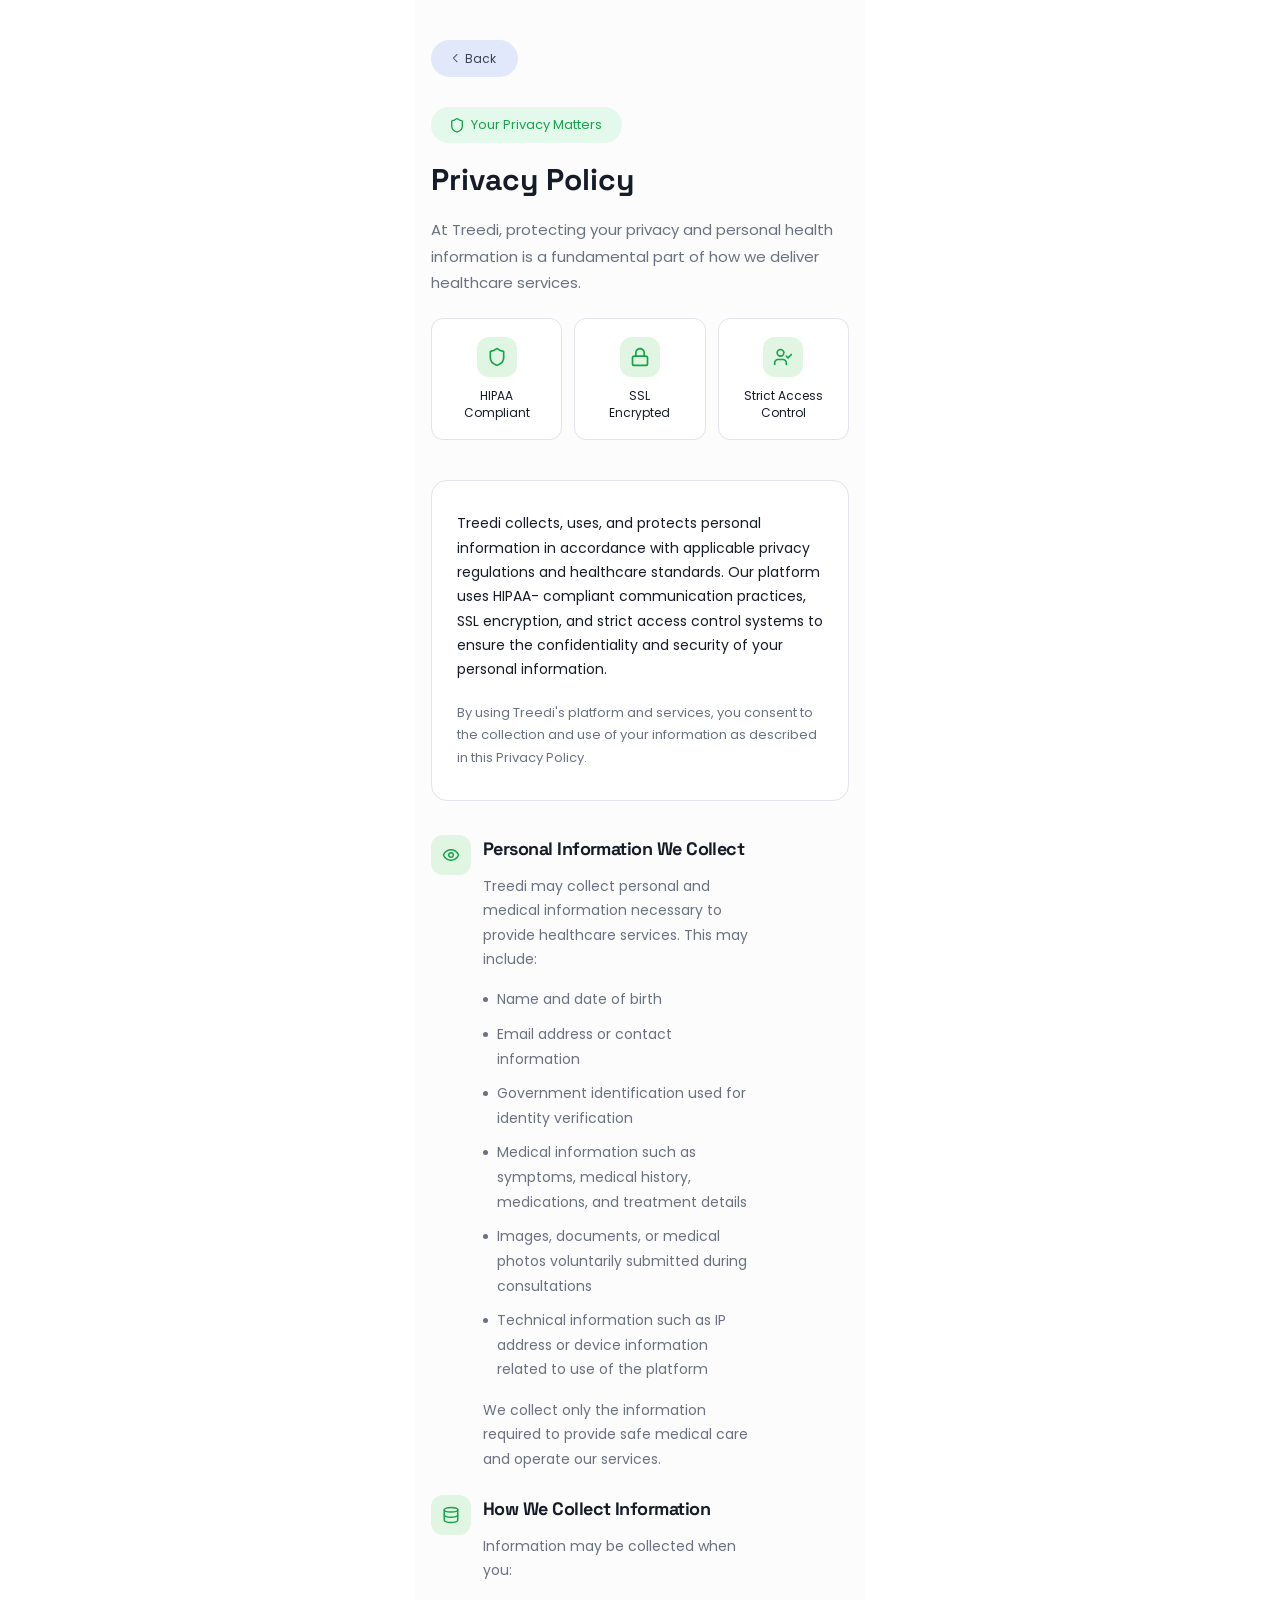
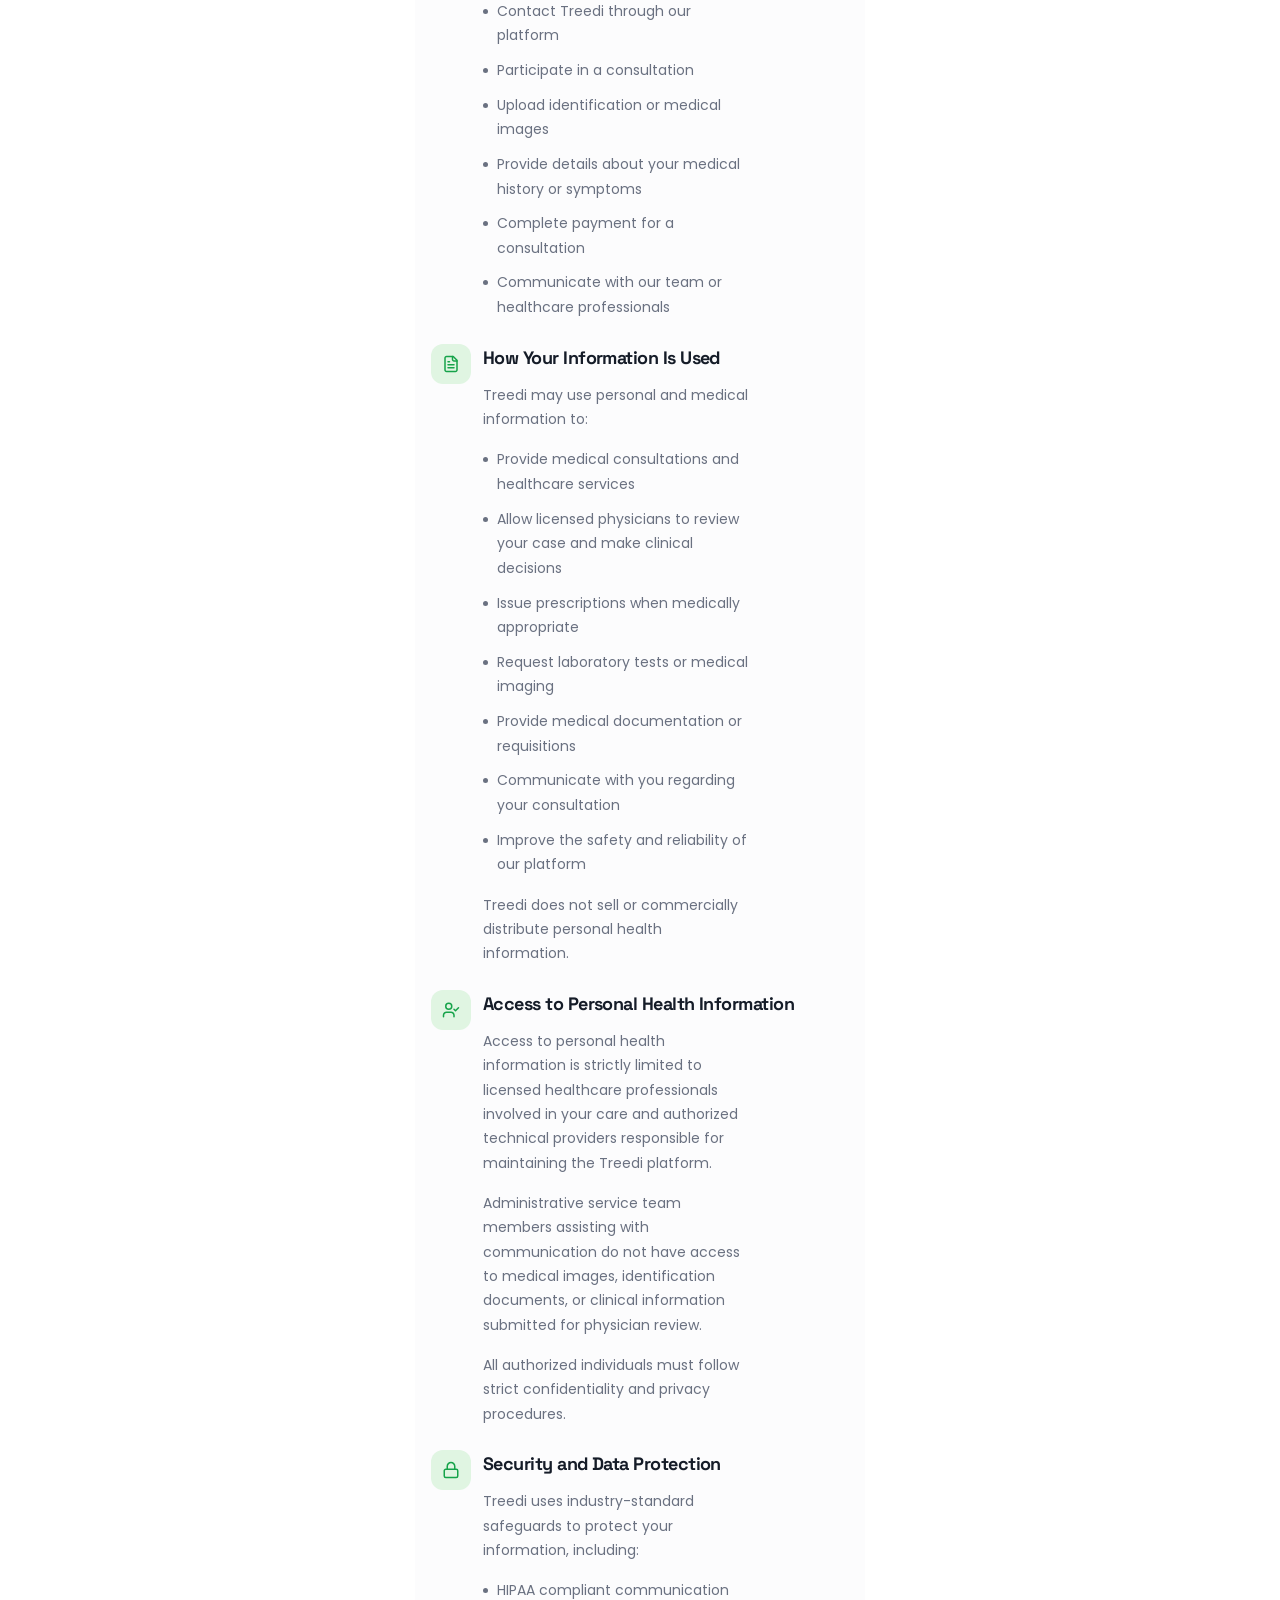
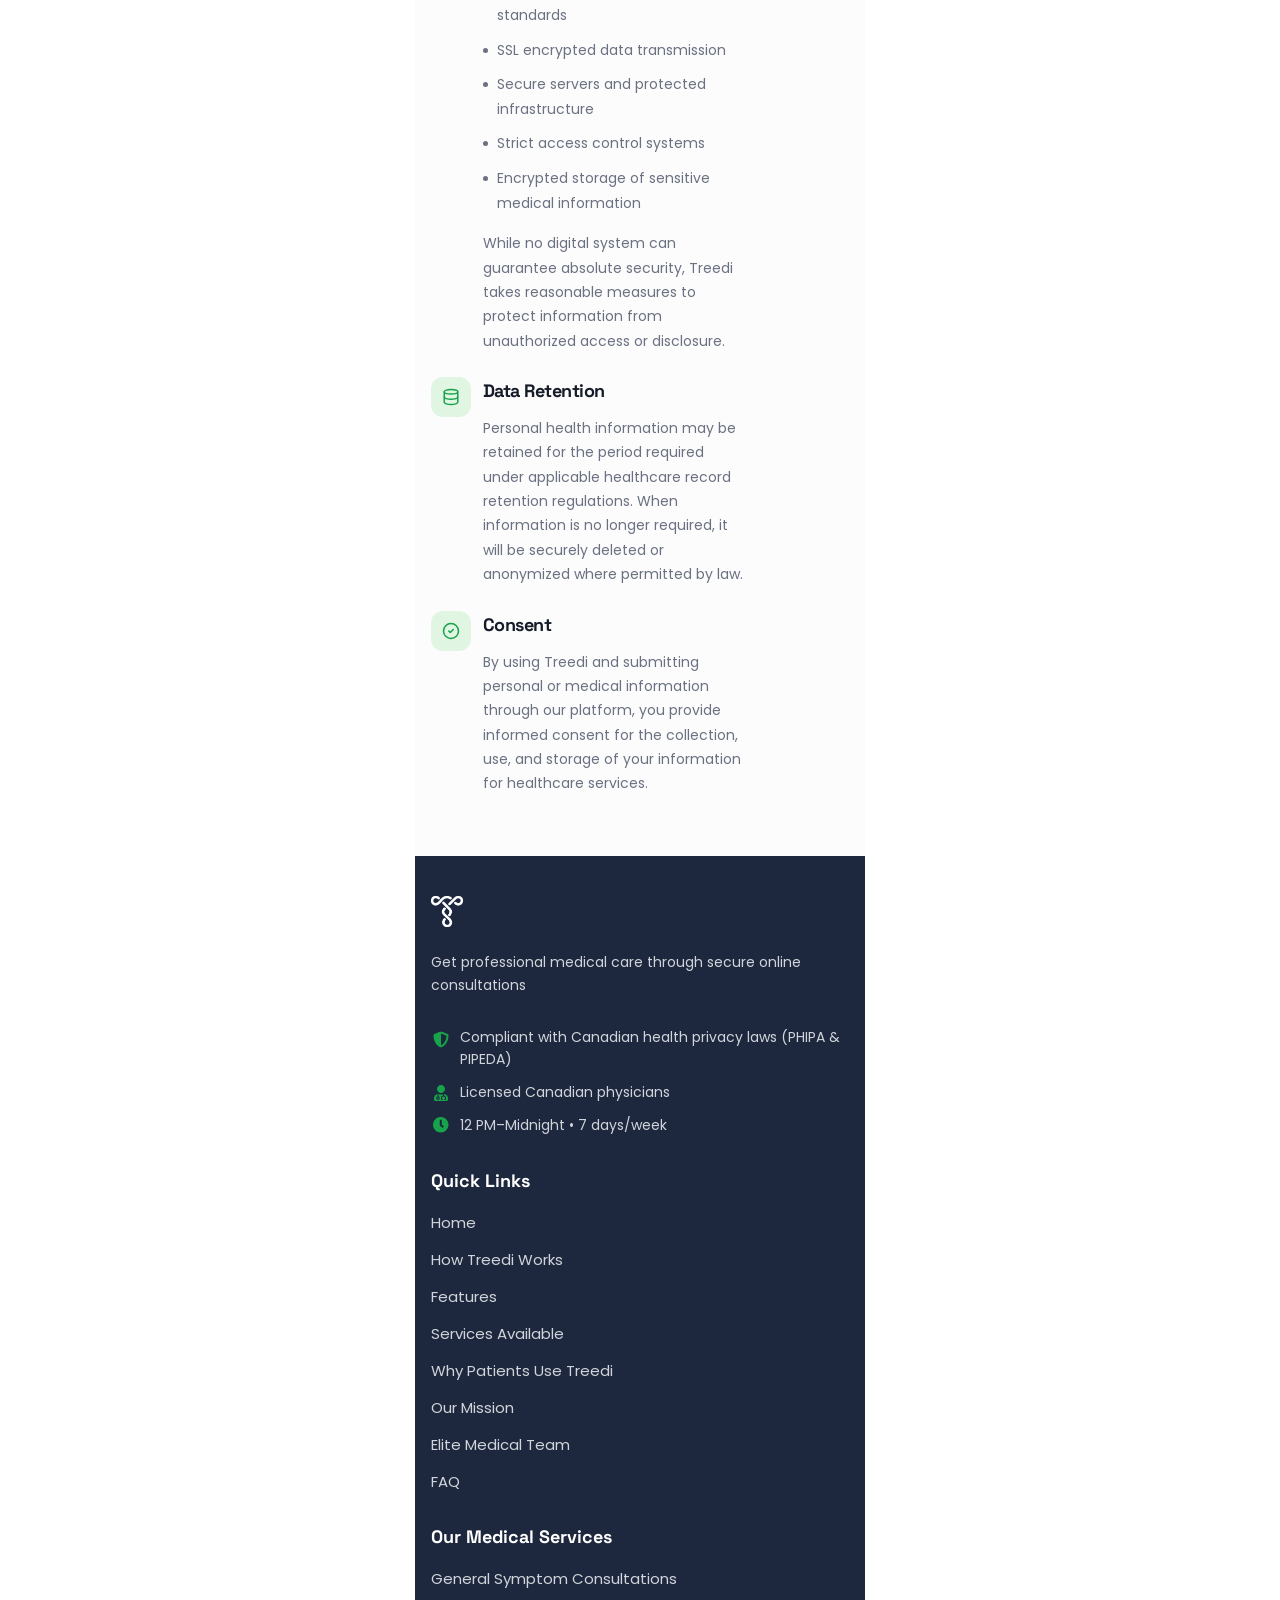
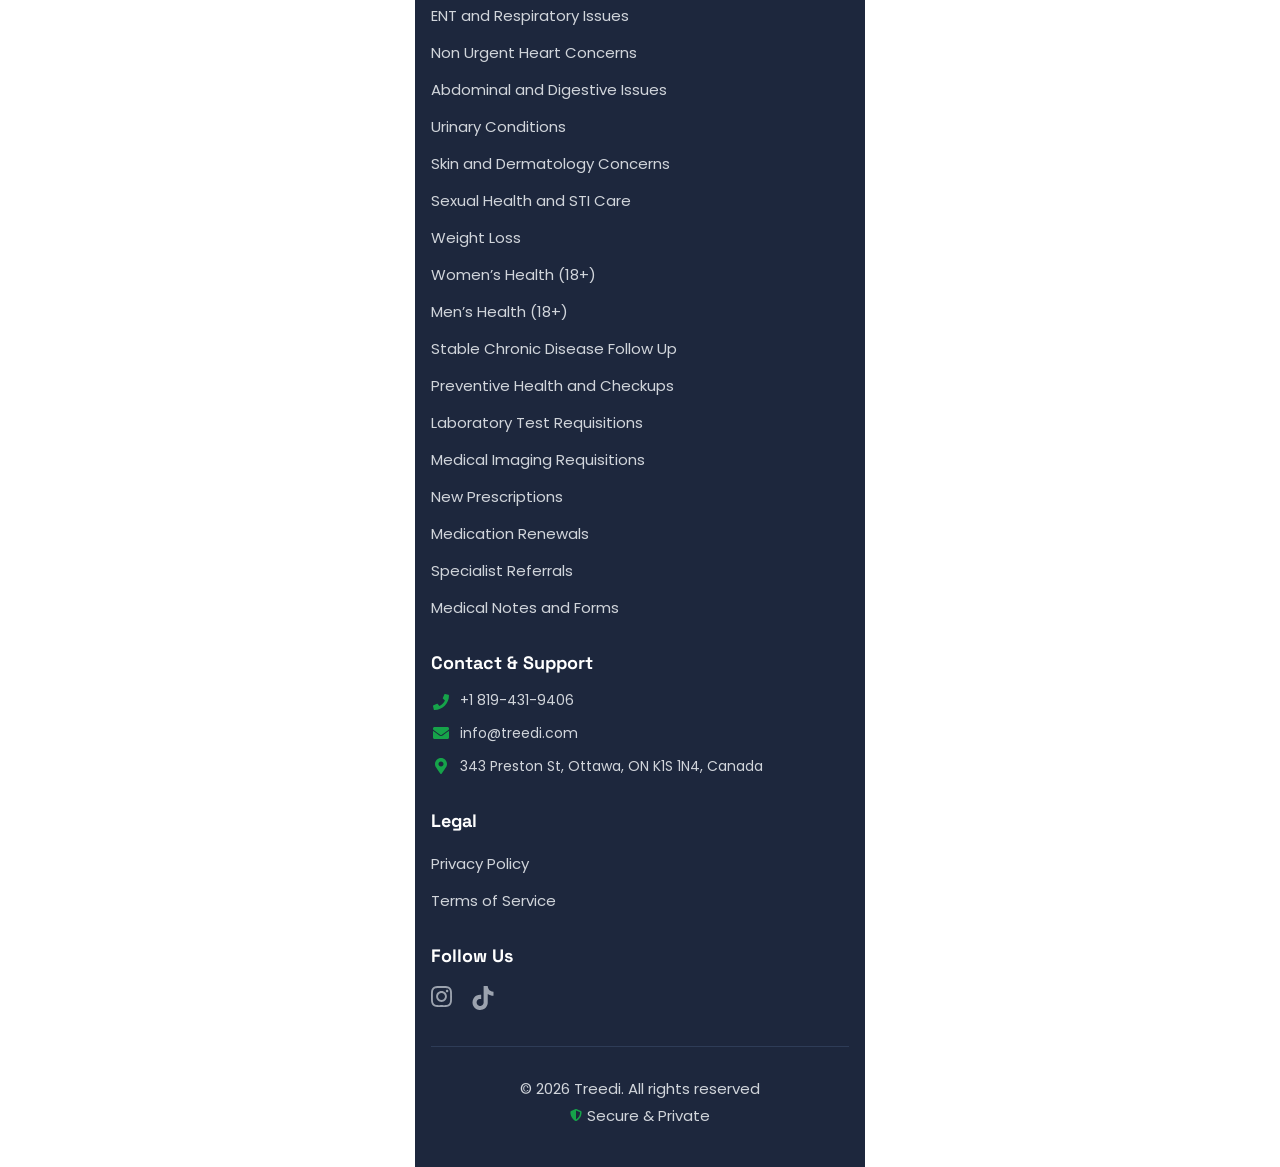
==== privacy-policy.html @ 0aa088f6 "Privacy Policy and Terms of Condition pages Added" ====
<!DOCTYPE html>
<html lang="en-US">
	<head>
		<!-- Meta setup -->
		<meta charset="UTF-8">
		<meta http-equiv="X-UA-Compatible" content="IE=edge">
		<meta name="viewport" content="width=device-width, initial-scale=1, shrink-to-fit=no">
		<meta name="keywords" content="">
		<meta name="decription" content="">
		<!-- Title -->
		<title>Privacy Policy</title>
		<!-- Fav Icon -->
		<link rel="icon" href="images/favicon.png">
		<!-- link font awesome -->
		<link rel="stylesheet" href="css/font-awesome.css">
		<!-- Main StyleSheet -->
		<link rel="stylesheet" href="style.css">	
		<!-- Responsive CSS -->
		<link rel="stylesheet" href="css/responsive.css">
	</head>
	<body>

		<main class="wrapper">

			<section class="policy-hero">
				<div class="container">
					<div class="policy-hero-back">
						<a href="index.html"><svg width="5" height="9" viewBox="0 0 5 9" fill="none" xmlns="http://www.w3.org/2000/svg"><path d="M4.39061 7.6099C4.42545 7.64474 4.45309 7.6861 4.47194 7.73162C4.4908 7.77714 4.5005 7.82594 4.5005 7.87521C4.5005 7.92448 4.4908 7.97327 4.47194 8.0188C4.45309 8.06432 4.42545 8.10568 4.39061 8.14052C4.35577 8.17536 4.3144 8.203 4.26888 8.22186C4.22336 8.24071 4.17457 8.25042 4.1253 8.25042C4.07602 8.25042 4.02723 8.24071 3.98171 8.22186C3.93619 8.203 3.89482 8.17536 3.85998 8.14052L0.109982 4.39052C0.0751162 4.35569 0.0474568 4.31434 0.0285852 4.26881C0.00971359 4.22329 0 4.17449 0 4.12521C0 4.07593 0.00971359 4.02713 0.0285852 3.98161C0.0474568 3.93608 0.0751162 3.89472 0.109982 3.8599L3.85998 0.109896C3.93035 0.0395308 4.02578 -1.96161e-09 4.1253 0C4.22481 1.96161e-09 4.32024 0.0395308 4.39061 0.109896C4.46097 0.180261 4.5005 0.275697 4.5005 0.375208C4.5005 0.47472 4.46097 0.570156 4.39061 0.640521L0.905451 4.12521L4.39061 7.6099Z" fill="#374151" /></svg>Back</a>
					</div>
					<div class="policy-hero-matters">
						<svg width="12" height="15" viewBox="0 0 12 15" fill="none" xmlns="http://www.w3.org/2000/svg"><path d="M11.3333 8.0003C11.3333 11.3336 8.99996 13.0003 6.22663 13.967C6.0814 14.0162 5.92365 14.0138 5.77996 13.9603C2.99996 13.0003 0.666626 11.3336 0.666626 8.0003V3.33363C0.666626 3.15682 0.736864 2.98725 0.861888 2.86223C0.986913 2.7372 1.15648 2.66696 1.33329 2.66696C2.66663 2.66696 4.33329 1.86696 5.49329 0.85363C5.63453 0.732963 5.8142 0.666664 5.99996 0.666664C6.18572 0.666664 6.36539 0.732963 6.50663 0.85363C7.67329 1.87363 9.33329 2.66696 10.6666 2.66696C10.8434 2.66696 11.013 2.7372 11.138 2.86223C11.2631 2.98725 11.3333 3.15682 11.3333 3.33363V8.0003Z" stroke="#16A34A" stroke-width="1.33333" stroke-linecap="round" stroke-linejoin="round" /></svg><p>Your Privacy Matters</p>
					</div>
					<div class="policy-hero-content">
						<h2>Privacy Policy</h2>
						<p>At Treedi, protecting your privacy and personal health information is a fundamental part of how we deliver healthcare services.</p>
					</div>
					<div class="policy-hero-items">
						<div class="policy-hero-box">
							<div>
								<svg width="20" height="20" viewBox="0 0 20 20" fill="none" xmlns="http://www.w3.org/2000/svg"><path d="M16.6667 10.8333C16.6667 15 13.75 17.0833 10.2834 18.2917C10.1018 18.3532 9.90466 18.3502 9.72504 18.2833C6.25004 17.0833 3.33337 15 3.33337 10.8333V5C3.33337 4.77898 3.42117 4.56702 3.57745 4.41074C3.73373 4.25446 3.94569 4.16666 4.16671 4.16666C5.83337 4.16666 7.91671 3.16666 9.36671 1.9C9.54325 1.74916 9.76784 1.66629 10 1.66629C10.2322 1.66629 10.4568 1.74916 10.6334 1.9C12.0917 3.175 14.1667 4.16666 15.8334 4.16666C16.0544 4.16666 16.2663 4.25446 16.4226 4.41074C16.5789 4.56702 16.6667 4.77898 16.6667 5V10.8333Z" stroke="#16A34A" stroke-width="1.66667" stroke-linecap="round" stroke-linejoin="round" /></svg>
							</div>
							<p>HIPAA</p>
							<p>Compliant</p>
						</div>
						<div class="policy-hero-box">
							<div>
								<svg width="20" height="20" viewBox="0 0 20 20" fill="none" xmlns="http://www.w3.org/2000/svg"><path d="M15.8333 9.16666H4.16667C3.24619 9.16666 2.5 9.91285 2.5 10.8333V16.6667C2.5 17.5871 3.24619 18.3333 4.16667 18.3333H15.8333C16.7538 18.3333 17.5 17.5871 17.5 16.6667V10.8333C17.5 9.91285 16.7538 9.16666 15.8333 9.16666Z" stroke="#16A34A" stroke-width="1.66667" stroke-linecap="round" stroke-linejoin="round" /><path d="M5.83337 9.16666V5.83332C5.83337 4.72825 6.27236 3.66845 7.05376 2.88704C7.83516 2.10564 8.89497 1.66666 10 1.66666C11.1051 1.66666 12.1649 2.10564 12.9463 2.88704C13.7277 3.66845 14.1667 4.72825 14.1667 5.83332V9.16666" stroke="#16A34A" stroke-width="1.66667" stroke-linecap="round" stroke-linejoin="round" /></svg>
							</div>
							<p>SSL</p>
							<p>Encrypted</p>
						</div>
						<div class="policy-hero-box">
							<div>
								<svg width="20" height="20" viewBox="0 0 20 20" fill="none" xmlns="http://www.w3.org/2000/svg"><path d="M13.3333 17.5V15.8333C13.3333 14.9493 12.9821 14.1014 12.357 13.4763C11.7319 12.8512 10.884 12.5 9.99996 12.5H4.99996C4.1159 12.5 3.26806 12.8512 2.64294 13.4763C2.01782 14.1014 1.66663 14.9493 1.66663 15.8333V17.5" stroke="#16A34A" stroke-width="1.66667" stroke-linecap="round" stroke-linejoin="round" /><path d="M7.49996 9.16667C9.34091 9.16667 10.8333 7.67428 10.8333 5.83333C10.8333 3.99238 9.34091 2.5 7.49996 2.5C5.65901 2.5 4.16663 3.99238 4.16663 5.83333C4.16663 7.67428 5.65901 9.16667 7.49996 9.16667Z" stroke="#16A34A" stroke-width="1.66667" stroke-linecap="round" stroke-linejoin="round" /><path d="M13.3334 9.16667L15 10.8333L18.3334 7.5" stroke="#16A34A" stroke-width="1.66667" stroke-linecap="round" stroke-linejoin="round" /></svg>
							</div>
							<p>Strict Access</p>
							<p>Control</p>
						</div>
					</div>
					<div class="policy-content-box">
						<p>Treedi collects, uses, and protects personal information in accordance with applicable privacy regulations and healthcare standards. Our platform uses HIPAA- compliant communication practices, SSL encryption, and strict access control systems to ensure the confidentiality and security of your personal information.</p>
						<span>By using Treedi's platform and services, you consent to the collection and use of your information as described in this Privacy Policy.</span>
					</div>

					<div class="policy-items">
						<div class="policy-items-left">
							<svg width="18" height="18" viewBox="0 0 18 18" fill="none" xmlns="http://www.w3.org/2000/svg"><path d="M1.54651 9.26103C1.48401 9.09264 1.48401 8.90741 1.54651 8.73903C2.15529 7.26292 3.18865 6.00081 4.51559 5.1127C5.84253 4.22459 7.4033 3.75049 9.00001 3.75049C10.5967 3.75049 12.1575 4.22459 13.4844 5.1127C14.8114 6.00081 15.8447 7.26292 16.4535 8.73903C16.516 8.90741 16.516 9.09264 16.4535 9.26103C15.8447 10.7371 14.8114 11.9992 13.4844 12.8874C12.1575 13.7755 10.5967 14.2496 9.00001 14.2496C7.4033 14.2496 5.84253 13.7755 4.51559 12.8874C3.18865 11.9992 2.15529 10.7371 1.54651 9.26103Z" stroke="#16A34A" stroke-width="1.5" stroke-linecap="round" stroke-linejoin="round" /><path d="M9 11.25C10.2426 11.25 11.25 10.2426 11.25 9C11.25 7.75736 10.2426 6.75 9 6.75C7.75736 6.75 6.75 7.75736 6.75 9C6.75 10.2426 7.75736 11.25 9 11.25Z" stroke="#16A34A" stroke-width="1.5" stroke-linecap="round" stroke-linejoin="round" /></svg>
						</div>
						<div class="policy-items-right">
							<h2>Personal Information We Collect</h2>
							<div class="policy-items-right-items">
								<p>Treedi may collect personal and medical information necessary to provide healthcare services. This may include:</p>
								<ul>
									<li>Name and date of birth</li>
									<li>Email address or contact information</li>
									<li>Government identification used for identity verification</li>
									<li>Medical information such as symptoms, medical history, medications, and treatment details</li>
									<li>Images, documents, or medical photos voluntarily submitted during consultations</li>
									<li>Technical information such as IP address or device information related to use of the platform</li>
								</ul>
								<p>We collect only the information required to provide safe medical care and operate our services.</p>
							</div>
						</div>
					</div>

					<div class="policy-items">
						<div class="policy-items-left">
							<svg width="18" height="18" viewBox="0 0 18 18" fill="none" xmlns="http://www.w3.org/2000/svg"><path d="M9 6C12.7279 6 15.75 4.99264 15.75 3.75C15.75 2.50736 12.7279 1.5 9 1.5C5.27208 1.5 2.25 2.50736 2.25 3.75C2.25 4.99264 5.27208 6 9 6Z" stroke="#16A34A" stroke-width="1.5" stroke-linecap="round" stroke-linejoin="round" /><path d="M2.25 3.75V14.25C2.25 14.8467 2.96116 15.419 4.22703 15.841C5.4929 16.2629 7.20979 16.5 9 16.5C10.7902 16.5 12.5071 16.2629 13.773 15.841C15.0388 15.419 15.75 14.8467 15.75 14.25V3.75" stroke="#16A34A" stroke-width="1.5" stroke-linecap="round" stroke-linejoin="round" /><path d="M2.25 9C2.25 9.59674 2.96116 10.169 4.22703 10.591C5.4929 11.0129 7.20979 11.25 9 11.25C10.7902 11.25 12.5071 11.0129 13.773 10.591C15.0388 10.169 15.75 9.59674 15.75 9" stroke="#16A34A" stroke-width="1.5" stroke-linecap="round" stroke-linejoin="round" /></svg>
						</div>
						<div class="policy-items-right">
							<h2>How We Collect Information</h2>
							<div class="policy-items-right-items">
								<p>Information may be collected when you:</p>
								<ul>
									<li>Contact Treedi through our platform</li>
									<li>Participate in a consultation</li>
									<li>Upload identification or medical images</li>
									<li>Provide details about your medical history or symptoms</li>
									<li>Complete payment for a consultation</li>
									<li>Communicate with our team or healthcare professionals</li>
								</ul>
							</div>
						</div>
					</div>
					<div class="policy-items">
						<div class="policy-items-left">
							<svg width="18" height="18" viewBox="0 0 18 18" fill="none" xmlns="http://www.w3.org/2000/svg"><path d="M11.25 1.5H4.5C4.10218 1.5 3.72064 1.65804 3.43934 1.93934C3.15804 2.22064 3 2.60218 3 3V15C3 15.3978 3.15804 15.7794 3.43934 16.0607C3.72064 16.342 4.10218 16.5 4.5 16.5H13.5C13.8978 16.5 14.2794 16.342 14.5607 16.0607C14.842 15.7794 15 15.3978 15 15V5.25L11.25 1.5Z" stroke="#16A34A" stroke-width="1.5" stroke-linecap="round" stroke-linejoin="round" /><path d="M10.5 1.5V4.5C10.5 4.89782 10.658 5.27936 10.9393 5.56066C11.2206 5.84196 11.6022 6 12 6H15" stroke="#16A34A" stroke-width="1.5" stroke-linecap="round" stroke-linejoin="round" /><path d="M7.5 6.75H6" stroke="#16A34A" stroke-width="1.5" stroke-linecap="round" stroke-linejoin="round" /><path d="M12 9.75H6" stroke="#16A34A" stroke-width="1.5" stroke-linecap="round" stroke-linejoin="round" /><path d="M12 12.75H6" stroke="#16A34A" stroke-width="1.5" stroke-linecap="round" stroke-linejoin="round" /></svg>
						</div>
						<div class="policy-items-right">
							<h2>How Your Information Is Used</h2>
							<div class="policy-items-right-items">
								<p>Treedi may use personal and medical information to:</p>
								<ul>
									<li>Provide medical consultations and healthcare services</li>
									<li>Allow licensed physicians to review your case and make clinical decisions</li>
									<li>Issue prescriptions when medically appropriate</li>
									<li>Request laboratory tests or medical imaging</li>
									<li>Provide medical documentation or requisitions</li>
									<li>Communicate with you regarding your consultation</li>
									<li>Improve the safety and reliability of our platform</li>
								</ul>
								<p>Treedi does not sell or commercially distribute personal health information.</p>
							</div>
						</div>
					</div>
					<div class="policy-items">
						<div class="policy-items-left">
							<svg width="18" height="18" viewBox="0 0 18 18" fill="none" xmlns="http://www.w3.org/2000/svg"><path d="M12 15.75V14.25C12 13.4544 11.6839 12.6913 11.1213 12.1287C10.5587 11.5661 9.79565 11.25 9 11.25H4.5C3.70435 11.25 2.94129 11.5661 2.37868 12.1287C1.81607 12.6913 1.5 13.4544 1.5 14.25V15.75" stroke="#16A34A" stroke-width="1.5" stroke-linecap="round" stroke-linejoin="round" /><path d="M6.75 8.25C8.40685 8.25 9.75 6.90685 9.75 5.25C9.75 3.59315 8.40685 2.25 6.75 2.25C5.09315 2.25 3.75 3.59315 3.75 5.25C3.75 6.90685 5.09315 8.25 6.75 8.25Z" stroke="#16A34A" stroke-width="1.5" stroke-linecap="round" stroke-linejoin="round" /><path d="M12 8.25L13.5 9.75L16.5 6.75" stroke="#16A34A" stroke-width="1.5" stroke-linecap="round" stroke-linejoin="round" /></svg>
						</div>
						<div class="policy-items-right">
							<h2>Access to Personal Health Information</h2>
							<div class="policy-items-right-items">
								<p>Access to personal health information is strictly limited to licensed healthcare professionals involved in your care and authorized technical providers responsible for maintaining the Treedi platform.</p>
								<p>Administrative service team members assisting with communication do not have access to medical images, identification documents, or clinical information submitted for physician review.</p>
								<p>All authorized individuals must follow strict confidentiality and privacy procedures.</p>
							</div>
						</div>
					</div>
					<div class="policy-items">
						<div class="policy-items-left">
							<svg width="18" height="18" viewBox="0 0 18 18" fill="none" xmlns="http://www.w3.org/2000/svg"><path d="M14.25 8.25H3.75C2.92157 8.25 2.25 8.92157 2.25 9.75V15C2.25 15.8284 2.92157 16.5 3.75 16.5H14.25C15.0784 16.5 15.75 15.8284 15.75 15V9.75C15.75 8.92157 15.0784 8.25 14.25 8.25Z" stroke="#16A34A" stroke-width="1.5" stroke-linecap="round" stroke-linejoin="round" /><path d="M5.25 8.25V5.25C5.25 4.25544 5.64509 3.30161 6.34835 2.59835C7.05161 1.89509 8.00544 1.5 9 1.5C9.99456 1.5 10.9484 1.89509 11.6517 2.59835C12.3549 3.30161 12.75 4.25544 12.75 5.25V8.25" stroke="#16A34A" stroke-width="1.5" stroke-linecap="round" stroke-linejoin="round" /></svg>
						</div>
						<div class="policy-items-right">
							<h2>Security and Data Protection</h2>
							<div class="policy-items-right-items">
								<p>Treedi uses industry-standard safeguards to protect your information, including:</p>
								<ul>
									<li>HIPAA compliant communication standards</li>
									<li>SSL encrypted data transmission</li>
									<li>Secure servers and protected infrastructure</li>
									<li>Strict access control systems</li>
									<li>Encrypted storage of sensitive medical information</li>
								</ul>
								<p>While no digital system can guarantee absolute security, Treedi takes reasonable measures to protect information from unauthorized access or disclosure.</p>
							</div>
						</div>
					</div>
					<div class="policy-items">
						<div class="policy-items-left">
							<svg width="18" height="18" viewBox="0 0 18 18" fill="none" xmlns="http://www.w3.org/2000/svg"><path d="M9 6C12.7279 6 15.75 4.99264 15.75 3.75C15.75 2.50736 12.7279 1.5 9 1.5C5.27208 1.5 2.25 2.50736 2.25 3.75C2.25 4.99264 5.27208 6 9 6Z" stroke="#16A34A" stroke-width="1.5" stroke-linecap="round" stroke-linejoin="round" /><path d="M2.25 3.75V14.25C2.25 14.8467 2.96116 15.419 4.22703 15.841C5.4929 16.2629 7.20979 16.5 9 16.5C10.7902 16.5 12.5071 16.2629 13.773 15.841C15.0388 15.419 15.75 14.8467 15.75 14.25V3.75" stroke="#16A34A" stroke-width="1.5" stroke-linecap="round" stroke-linejoin="round" /><path d="M2.25 9C2.25 9.59674 2.96116 10.169 4.22703 10.591C5.4929 11.0129 7.20979 11.25 9 11.25C10.7902 11.25 12.5071 11.0129 13.773 10.591C15.0388 10.169 15.75 9.59674 15.75 9" stroke="#16A34A" stroke-width="1.5" stroke-linecap="round" stroke-linejoin="round" /></svg>
						</div>
						<div class="policy-items-right">
							<h2>Data Retention</h2>
							<div class="policy-items-right-items">
								<p>Personal health information may be retained for the period required under applicable healthcare record retention regulations. When information is no longer required, it will be securely deleted or anonymized where permitted by law.</p>
							</div>
						</div>
					</div>
					<div class="policy-items">
						<div class="policy-items-left">
							<svg width="18" height="18" viewBox="0 0 18 18" fill="none" xmlns="http://www.w3.org/2000/svg"><path d="M9 16.5C13.1421 16.5 16.5 13.1421 16.5 9C16.5 4.85786 13.1421 1.5 9 1.5C4.85786 1.5 1.5 4.85786 1.5 9C1.5 13.1421 4.85786 16.5 9 16.5Z" stroke="#16A34A" stroke-width="1.5" stroke-linecap="round" stroke-linejoin="round" /><path d="M6.75 9L8.25 10.5L11.25 7.5" stroke="#16A34A" stroke-width="1.5" stroke-linecap="round" stroke-linejoin="round" /></svg>
						</div>
						<div class="policy-items-right">
							<h2>Consent</h2>
							<div class="policy-items-right-items">
								<p>By using Treedi and submitting personal or medical information through our platform, you provide informed consent for the collection, use, and storage of your information for healthcare services.</p>
							</div>
						</div>
					</div>
				</div>
			</section>


			<!-- footer area -->
			<footer class="footer-area py-40" id="contact">
				<div class="container">
					<div class="footer-inner">
						<div class="footer-top-col01">
							<div class="footer-logo">
								<a href="/">
									<img src="images/logo-white.png" alt="">
								</a>
							</div>
							<div class="footer-top-lists">
								<p>Get professional medical care through secure online
								consultations</p>
								<ul>
									<li>
										<svg width="15" height="16" viewBox="0 0 15 16" fill="none" xmlns="http://www.w3.org/2000/svg">
										<path d="M14.0781 2.61485L8.07812 0.114846C7.89536 0.0390267 7.69943 0 7.50156 0C7.30369 0 7.10777 0.0390267 6.925 0.114846L0.925 2.61485C0.365625 2.8461 0 3.39297 0 3.99922C0 10.2023 3.57812 14.4898 6.92188 15.8836C7.29063 16.0367 7.70625 16.0367 8.075 15.8836C10.7531 14.768 15 10.9148 15 3.99922C15 3.39297 14.6344 2.8461 14.0781 2.61485ZM7.50313 13.9461L7.5 2.03985L12.9969 4.33047C12.8938 9.06172 10.4312 12.4898 7.50313 13.9461Z" fill="#16A34A"/>
										</svg>
										<span>Compliant with Canadian health privacy laws (PHIPA & PIPEDA)</span>
									</li>
									<li>
										<svg width="16" height="16" viewBox="0 0 16 16" fill="none" xmlns="http://www.w3.org/2000/svg">
										<g clip-path="url(#clip0_1_305)">
										<path d="M8 8C10.2094 8 12 6.20937 12 4C12 1.79063 10.2094 0 8 0C5.79063 0 4 1.79063 4 4C4 6.20937 5.79063 8 8 8ZM4.25 13.25C4.25 13.6656 4.58437 14 5 14C5.41563 14 5.75 13.6656 5.75 13.25C5.75 12.8344 5.41563 12.5 5 12.5C4.58437 12.5 4.25 12.8344 4.25 13.25ZM11 9.01875V10.55C12.1406 10.7812 13 11.7937 13 13V14.3031C13 14.5406 12.8313 14.7469 12.5969 14.7937L11.5906 14.9937C11.4563 15.0219 11.325 14.9344 11.2969 14.7969L11.2 14.3062C11.1719 14.1719 11.2594 14.0375 11.3969 14.0125L12 13.8906V13C12 11.0375 9 10.9656 9 13.0594V13.8938L9.60312 14.0156C9.7375 14.0437 9.825 14.175 9.8 14.3094L9.70312 14.8C9.675 14.9344 9.54375 15.0219 9.40938 14.9969L8.43437 14.8656C8.1875 14.8313 8.00313 14.6219 8.00313 14.3687V13C8.00313 11.7937 8.8625 10.7844 10.0031 10.55V9.1375C9.93437 9.15938 9.86563 9.17188 9.79688 9.19687C9.23438 9.39375 8.63125 9.50313 8.00313 9.50313C7.375 9.50313 6.77187 9.39375 6.20937 9.19687C5.97813 9.11562 5.74375 9.06563 5.50313 9.03438V11.5844C6.225 11.8 6.75313 12.4625 6.75313 13.2531C6.75313 14.2188 5.96875 15.0031 5.00313 15.0031C4.0375 15.0031 3.25312 14.2188 3.25312 13.2531C3.25312 12.4625 3.78125 11.8 4.50312 11.5844V9.07187C2.51562 9.40625 1 11.1187 1 13.2V14.6C1 15.3719 1.62812 16 2.4 16H13.6C14.3719 16 15 15.3719 15 14.6V13.2C15 10.95 13.225 9.12813 11 9.01875Z" fill="#16A34A"/>
										</g>
										<defs>
										<clipPath id="clip0_1_305">
										<rect width="16" height="16" fill="white"/>
										</clipPath>
										</defs>
										</svg>
										<span>Licensed Canadian physicians</span>
									</li>
									<li>
										<svg width="16" height="16" viewBox="0 0 16 16" fill="none" xmlns="http://www.w3.org/2000/svg">
										<path d="M7.75 0C3.46875 0 0 3.46875 0 7.75C0 12.0312 3.46875 15.5 7.75 15.5C12.0312 15.5 15.5 12.0312 15.5 7.75C15.5 3.46875 12.0312 0 7.75 0ZM10.6403 9.78125L10.0153 10.5625C9.9743 10.6138 9.92358 10.6565 9.86606 10.6882C9.80855 10.7198 9.74535 10.7399 9.68009 10.7471C9.61483 10.7544 9.54877 10.7487 9.4857 10.7304C9.42263 10.7122 9.36378 10.6816 9.3125 10.6406L7.21875 9.08687C7.07246 8.96975 6.95437 8.82122 6.87323 8.65229C6.79209 8.48336 6.74998 8.29834 6.75 8.11094V3.25C6.75 3.11739 6.80268 2.99021 6.89645 2.89645C6.99021 2.80268 7.11739 2.75 7.25 2.75H8.25C8.38261 2.75 8.50979 2.80268 8.60355 2.89645C8.69732 2.99021 8.75 3.11739 8.75 3.25V7.75L10.5625 9.07812C10.6138 9.11917 10.6565 9.16992 10.6882 9.22747C10.7199 9.28503 10.7399 9.34826 10.7471 9.41356C10.7543 9.47886 10.7486 9.54494 10.7303 9.60804C10.712 9.67113 10.6814 9.72998 10.6403 9.78125Z" fill="#16A34A"/>
										</svg>
										<span>12 PM–Midnight • 7 days/week</span>
									</li>
								</ul>
							</div>
						</div>
						<div class="footer-col2st">
							<h3>Quick Links</h3>
							<ul>
								<li><a href="#home">Home</a></li>
								<li><a href="#howItWorks">How Treedi Works</a></li>
								<li><a href="#features">Features</a></li>
								<li><a href="#servicesAvailable">Services Available </a></li>
								<li><a href="#whyTreedi">Why Patients Use Treedi</a></li>
								<li><a href="#ourMission">Our Mission</a></li>
								<li><a href="#eliteMedicalTeam">Elite Medical Team</a></li>
								<li><a href="#faq">FAQ</a></li>
							</ul>
						</div>
						<div class="footer-col2st">
							<h3>Our Medical Services</h3>
							<ul>
								<li><a href="#">General Symptom Consultations</a></li>
								<li><a href="#">ENT and Respiratory Issues</a></li>
								<li><a href="#">Non Urgent Heart Concerns</a></li>
								<li><a href="#">Abdominal and Digestive Issues</a></li>
								<li><a href="#">Urinary Conditions</a></li>
								<li><a href="#">Skin and Dermatology Concerns</a></li>
								<li><a href="#">Sexual Health and STI Care</a></li>
								<li><a href="#">Weight Loss</a></li>
								<li><a href="#">Women’s Health (18+)</a></li>
								<li><a href="#">Men’s Health (18+)</a></li>
								<li><a href="#">Stable Chronic Disease Follow Up</a></li>
								<li><a href="#">Preventive Health and Checkups</a></li>
								<li><a href="#">Laboratory Test Requisitions</a></li>
								<li><a href="#">Medical Imaging Requisitions</a></li>
								<li><a href="#">New Prescriptions</a></li>
								<li><a href="#">Medication Renewals</a></li>
								<li><a href="#">Specialist Referrals</a></li>
								<li><a href="#">Medical Notes and Forms</a></li>
							</ul>
						</div>
						<div class="footer-top-col01">
							<div class="footer-col2st">
								<h3>Contact & Support</h3>
							</div>
							<ul class="pt-0">
								<li>
									<svg width="16" height="16" viewBox="0 0 16 16" fill="none" xmlns="http://www.w3.org/2000/svg">
									<g clip-path="url(#clip0_1_334)">
									<path d="M15.4187 0.769088L12.1687 0.0190879C11.8156 -0.0621621 11.4531 0.122213 11.3094 0.453463L9.80937 3.95346C9.67812 4.25971 9.76562 4.61909 10.025 4.82846L11.9187 6.37846C10.7937 8.77534 8.82812 10.7691 6.38125 11.916L4.83125 10.0222C4.61875 9.76284 4.2625 9.67534 3.95625 9.80659L0.456249 11.3066C0.121874 11.4535 -0.0625007 11.816 0.0187493 12.1691L0.768749 15.4191C0.846874 15.7566 1.14687 16.0003 1.5 16.0003C9.50312 16.0003 16 9.51596 16 1.50034C16 1.15034 15.7594 0.847213 15.4187 0.769088Z" fill="#16A34A"/>
									</g>
									<defs>
									<clipPath id="clip0_1_334">
									<rect width="16" height="16" fill="16A34A"/>
									</clipPath>
									</defs>
									</svg>
									<div class="info">
										<span><a href="tel:18194319406">+1 819-431-9406</a></span>
									</div>
								</li>
								<li>
									<svg width="16" height="12" viewBox="0 0 16 12" fill="none" xmlns="http://www.w3.org/2000/svg">
									<path d="M15.6969 3.9625C15.8187 3.86563 16 3.95625 16 4.10938V10.5C16 11.3281 15.3281 12 14.5 12H1.5C0.671875 12 0 11.3281 0 10.5V4.1125C0 3.95625 0.178125 3.86875 0.303125 3.96562C1.00312 4.50937 1.93125 5.2 5.11875 7.51562C5.77813 7.99687 6.89062 9.00938 8 9.00313C9.11563 9.0125 10.25 7.97813 10.8844 7.51562C14.0719 5.2 14.9969 4.50625 15.6969 3.9625ZM8 8C8.725 8.0125 9.76875 7.0875 10.2937 6.70625C14.4406 3.69688 14.7562 3.43437 15.7125 2.68437C15.8937 2.54375 16 2.325 16 2.09375V1.5C16 0.671875 15.3281 0 14.5 0H1.5C0.671875 0 0 0.671875 0 1.5V2.09375C0 2.325 0.10625 2.54062 0.2875 2.68437C1.24375 3.43125 1.55938 3.69688 5.70625 6.70625C6.23125 7.0875 7.275 8.0125 8 8Z" fill="#16A34A"/>
									</svg>
									<span><a href="mailto:info@treedi.com">info@treedi.com</a></span>
								</li>
								<li>
									<svg width="12" height="16" viewBox="0 0 12 16" fill="none" xmlns="http://www.w3.org/2000/svg">
									<path d="M5.38338 15.6772C0.842813 9.09472 0 8.41916 0 6C0 2.68628 2.68628 0 6 0C9.31372 0 12 2.68628 12 6C12 8.41916 11.1572 9.09472 6.61662 15.6772C6.31866 16.1076 5.68131 16.1076 5.38338 15.6772ZM6 8.5C7.38072 8.5 8.5 7.38072 8.5 6C8.5 4.61928 7.38072 3.5 6 3.5C4.61928 3.5 3.5 4.61928 3.5 6C3.5 7.38072 4.61928 8.5 6 8.5Z" fill="#16A34A"/>
									</svg>
									<span>343 Preston St, Ottawa, ON K1S 1N4, Canada</span>
								</li>
							</ul>
						</div>

						<div class="footer-col2st">
							<h3>Legal</h3>
							<ul>
								<li><a href="#">Privacy Policy</a></li>
								<li><a href="#">Terms of Service</a></li>
							</ul>
						</div>

						<div class="footer-col2st footer-sociala">
							<h3>Follow Us</h3>
							<ul>
								<li><a href="#">
									<svg width="22" height="21" viewBox="0 0 22 21" fill="none" xmlns="http://www.w3.org/2000/svg">
									<path d="M10.5082 5.11758C7.52695 5.11758 5.12227 7.52227 5.12227 10.5035C5.12227 13.4848 7.52695 15.8895 10.5082 15.8895C13.4895 15.8895 15.8941 13.4848 15.8941 10.5035C15.8941 7.52227 13.4895 5.11758 10.5082 5.11758ZM10.5082 14.0051C8.58164 14.0051 7.00664 12.4348 7.00664 10.5035C7.00664 8.57227 8.57695 7.00195 10.5082 7.00195C12.4395 7.00195 14.0098 8.57227 14.0098 10.5035C14.0098 12.4348 12.4348 14.0051 10.5082 14.0051ZM17.3707 4.89727C17.3707 5.5957 16.8082 6.15352 16.1145 6.15352C15.416 6.15352 14.8582 5.59102 14.8582 4.89727C14.8582 4.20352 15.4207 3.64102 16.1145 3.64102C16.8082 3.64102 17.3707 4.20352 17.3707 4.89727ZM20.9379 6.17227C20.8582 4.48945 20.4738 2.99883 19.241 1.7707C18.0129 0.542578 16.5223 0.158203 14.8395 0.0738281C13.1051 -0.0246094 7.90664 -0.0246094 6.17227 0.0738281C4.49414 0.153516 3.00352 0.537891 1.7707 1.76602C0.537891 2.99414 0.158203 4.48477 0.0738281 6.16758C-0.0246094 7.90195 -0.0246094 13.1004 0.0738281 14.8348C0.153516 16.5176 0.537891 18.0082 1.7707 19.2363C3.00352 20.4645 4.48945 20.8488 6.17227 20.9332C7.90664 21.0316 13.1051 21.0316 14.8395 20.9332C16.5223 20.8535 18.0129 20.4691 19.241 19.2363C20.4691 18.0082 20.8535 16.5176 20.9379 14.8348C21.0363 13.1004 21.0363 7.90664 20.9379 6.17227ZM18.6973 16.6957C18.3316 17.6145 17.6238 18.3223 16.7004 18.6926C15.3176 19.241 12.0363 19.1145 10.5082 19.1145C8.98008 19.1145 5.69414 19.2363 4.31602 18.6926C3.39727 18.327 2.68945 17.6191 2.31914 16.6957C1.7707 15.3129 1.89727 12.0316 1.89727 10.5035C1.89727 8.97539 1.77539 5.68945 2.31914 4.31133C2.68477 3.39258 3.39258 2.68477 4.31602 2.31445C5.69883 1.76602 8.98008 1.89258 10.5082 1.89258C12.0363 1.89258 15.3223 1.7707 16.7004 2.31445C17.6191 2.68008 18.327 3.38789 18.6973 4.31133C19.2457 5.69414 19.1191 8.97539 19.1191 10.5035C19.1191 12.0316 19.2457 15.3176 18.6973 16.6957Z" fill="#9CA3AF"/>
									</svg>
								</a></li>
								<li><a href="#">
									<svg width="24" height="24" viewBox="0 0 24 24" fill="none" xmlns="http://www.w3.org/2000/svg">
									<path d="M22.5 9.83953C20.4363 9.84447 18.4232 9.20088 16.7452 7.99969V16.3772C16.7446 17.9288 16.2703 19.4432 15.3858 20.718C14.5013 21.9928 13.2487 22.9672 11.7954 23.5109C10.3422 24.0545 8.75761 24.1416 7.25356 23.7604C5.74952 23.3791 4.3977 22.5478 3.37887 21.3776C2.36005 20.2074 1.72276 18.754 1.55225 17.2118C1.38173 15.6696 1.6861 14.112 2.42467 12.7475C3.16323 11.3829 4.30078 10.2764 5.68521 9.5758C7.06965 8.87521 8.63497 8.61398 10.1719 8.82703V13.0406C9.46858 12.8194 8.71338 12.8261 8.0141 13.0597C7.31482 13.2933 6.70723 13.7418 6.2781 14.3413C5.84897 14.9408 5.62025 15.6606 5.62459 16.3979C5.62894 17.1351 5.86612 17.8521 6.30228 18.4466C6.73844 19.041 7.35127 19.4824 8.05325 19.7077C8.75524 19.933 9.51047 19.9308 10.2111 19.7013C10.9117 19.4718 11.522 19.0268 11.9546 18.4298C12.3872 17.8329 12.6202 17.1145 12.6202 16.3772V0H16.7452C16.7423 0.348347 16.7715 0.696219 16.8323 1.03922C16.9757 1.80491 17.2737 2.53332 17.7082 3.17988C18.1427 3.82643 18.7046 4.37756 19.3594 4.79953C20.291 5.41551 21.3832 5.74383 22.5 5.74359V9.83953Z" fill="#9CA3AF"/>
									</svg>
								</a></li>
							</ul>
						</div>

						<div class="footer-copyright">
							<p>© 2026 Treedi. All rights reserved</p>
							<div class="secure">
								<svg width="12" height="12" viewBox="0 0 12 12" fill="none" xmlns="http://www.w3.org/2000/svg">
								<g clip-path="url(#clip0_1_361)">
								<path d="M10.9336 1.96211L6.43359 0.0871109C6.29652 0.0302466 6.14957 0.000976563 6.00117 0.000976562C5.85277 0.000976563 5.70583 0.0302466 5.56875 0.0871109L1.06875 1.96211C0.649219 2.13555 0.375 2.5457 0.375 3.00039C0.375 7.65274 3.05859 10.8684 5.56641 11.9137C5.84297 12.0285 6.15469 12.0285 6.43125 11.9137C8.43984 11.077 11.625 8.18711 11.625 3.00039C11.625 2.5457 11.3508 2.13555 10.9336 1.96211ZM6.00234 10.4605L6 1.53086L10.1227 3.24883C10.0453 6.79727 8.19844 9.36836 6.00234 10.4605Z" fill="#16A34A"/>
								</g>
								<defs>
								<clipPath id="clip0_1_361">
								<rect width="12" height="12" fill="16A34A"/>
								</clipPath>
								</defs>
								</svg>
								<span>Secure & Private</span>
							</div>
						</div>
						
					</div>
				</div>
			</footer>
			<!-- footer area -->
		</main>
	
		
	
		<!-- Custom jQuery -->
		<script src="js/scripts.js"></script>
		
	</body>
</html>
---- style.css ----
@import url('https://fonts.googleapis.com/css2?family=Space+Grotesk:wght@300..700&display=swap');

@import url('https://fonts.googleapis.com/css2?family=Roboto:ital,wght@0,100..900;1,100..900&display=swap');

@import url('https://fonts.googleapis.com/css2?family=Poppins:ital,wght@0,100;0,200;0,300;0,400;0,500;0,600;0,700;0,800;0,900;1,100;1,200;1,300;1,400;1,500;1,600;1,700;1,800;1,900&display=swap');


:root {
    --space-grotesk: "Space Grotesk", sans-serif;
    --roboto: "Roboto", sans-serif;
    --poppins: "Poppins", sans-serif;
    --primaryColor: #40BC6D;
    --whiteColor: #fff;
    --blackColor: #000;
}

html {
    scroll-behavior: smooth;
}

body {	
    font-family: var(--poppins);
    font-size: 15px;
    font-weight: 400;    
	background: var(--whiteColor);
	color: #333333;	
}

h1,
h2,
h3,
h4,
h5,
h6 {
    margin: 0;
    font-weight: 700;
    color: #111827;
    font-family: var(--space-grotesk);
}

p,
figure,
label {
    margin: 0;
}

img {
    max-width: 100%;
    vertical-align: middle;
}

small {
    font-size: inherit;
}

a {
    display: inline-block;
    text-decoration: none;
    color: inherit;
}

a:hover{
    text-decoration: none;
}

ul {
    list-style-type: none;
    padding: 0; 
    margin: 0;
}

input,
button {
    background-color: transparent;
    border: 1px solid transparent;
    outline: none;
    transition: 0.2s all ease;
    -webkit-transition: 0.2s all ease;
    font-size: 16px;
    cursor: pointer;
}

input[type=number] {
    -moz-appearance: textfield;
    -webkit-appearance: textfield;
    appearance: textfield;
}

select {
    cursor: pointer;
    -webkit-appearance: none;
    -moz-appearance: none;
    appearance: none;
    background-image: url(images/select-input-arrow.png);
    background-repeat: no-repeat;
    background-size: 15px;
    background-position: calc(100% - 15px) 50%;
}

input::-webkit-outer-spin-button,
input::-webkit-inner-spin-button {
    -webkit-appearance: none;
    appearance: none;
    margin: 0;
}

::selection {
    color: var(--whiteColor);
    background: var(--primaryColor);
}

::-webkit-selection {
    color: var(--whiteColor); 
    background: var(--primaryColor);
}

::-moz-selection {
    color: var(--whiteColor); 
    background: var(--primaryColor);
}

.text-primary {
    color: var(--primaryColor) !important;
}

.font-medium {
    font-weight: 500 !important;
}

.font-semibold {
    font-weight: 600 !important;
}

.bg-included {
    background-repeat: no-repeat;
    background-size: cover;
    background-position: center;
}

.absolute-center {
    position: absolute;
    left: 50%;
    top: 50%;
    transform: translate(-50%, -50%);
}

.flex-col-between {
    display: flex;
    flex-direction: column;
    justify-content: space-between;
}

.gap-x-26 {
    row-gap: 26px;
}

/* body {
    background-color: #ddd;
    margin: 0;
} */

body {
    background-color: #fff;
    margin: 0;
}


*,
*:after,
*:before {
    box-sizing: border-box;
}

/*======= header-area design =======*/
.wrapper {
    background-color: #fff;
    max-width: 450px;
    margin-inline: auto;
    position: relative;
}

.container {
    padding-inline: 16px;
    max-width: 450px;
}

.nav-area {
    position: fixed;
    top: 0;
    background-color: #fff;
    width: 100%;
    max-width: 450px;
    border-bottom: 1px solid #ddd;
    z-index: 99999999;
}

.nav-inner {
    display: flex;
    justify-content: space-between;
    align-items: center;
    padding-block: 14px;
}

.hightlight-text {
    background-color: #000;
    padding-block: 7px;
    text-align: center;
    font-size: 12px;
    color: white;
}

.nav-inner .logo img,
.sidebar-header .logo img {
    max-width: 22px;
}

.menu-right-comp {
    display: flex;
    align-items: center;
    gap: 25px;
}

.lang-toggler {
    display: flex;
    align-items: center;
    gap: 25px;
    position: relative;
}

.lang-toggler span {
    cursor: pointer;
}

.lang-toggler .on {
    font-weight: 500;
}

.lang-toggler:after {
    content: "";
    display: block;
    width: 1px;
    height: 62%;
    background-color: #000;
    position: absolute;
    left: 50%;
    top: 50%;
    transform: translate(-50%, -50%);
}

.humberger-menu button {
    cursor: pointer;
    padding: 0;
}

.humberger-menu {
    height: 9.5px;
    width: 20px;
    display: flex;
    flex-direction: column;
    justify-content: space-between;
    cursor: pointer;
}

.humberger-menu span {
    height: 1px;
    width: 100%;
    background-color: #000;
    transition: all 0.35s ease;
}

.menu-sticky .humberger-menu span {
    background-color: #222222f3;
}

/* ACTIVE STATE → X MARK */
.humberger-menu.active span.line01 {
  transform: translateY(3px) rotate(45deg);
}

.humberger-menu.active span.line02 {
  transform: translateY(-5.8px) rotate(-45deg);
}

/* Sidebar */
.sidebar{
    position: fixed;
    top: -10%;
    left: 0px;
    width: 100%;
    height: 0;
    background: #fff;
    color: #fff;
    transition: 0.5s;
    z-index: 1001;
    padding: 20px;
    opacity: 0;
    visibility: hidden;
}

.sidebar.active{
    top: 75px;
    opacity: 1;
    visibility: visible;
    height: calc(100% - 75px);
}

/* Overlay */
.sidebar-overlay{
    position: fixed;
    top: 0;
    left: 0;
    width: 100%;
    height: 100%;
    background: rgba(0,0,0,0.7);
    opacity: 0;
    visibility: hidden;
    transition: 0.3s;
    z-index: 1000;
}

.sidebar-overlay.active{
    opacity: 1;
    visibility: visible;
}

/* Sidebar menu */
.sidebar-menu{
    list-style: none;
    padding: 0;
    padding-top: 2px;
}

.sidebar-menu li {
    margin: 13px 0;
    opacity: 0;
}

.sidebar.active .sidebar-menu li {
    opacity: 1;
}

.sidebar-menu a{
    color: #000;
    text-decoration: none;
    font-size: 24px;
    font-weight: 600;
}

/* Header */
.sidebar-header{
    display:flex;
    justify-content:space-between;
    align-items:center;
    margin-bottom:20px;
}

.sticky-button {
    position: fixed;
    bottom: 30px;
    left: 50%;
    transform: translate(-50%, 40px);
    z-index: 99;
    opacity: 0;
    visibility: hidden;
    transition: all .35s ease;
}

.sticky-button a {
    padding: 9px 24px;
    font-size: 12px;
    background-color: #0000005d;
    backdrop-filter: blur(3px);
}

.sticky-button.active {
    opacity: 1;
    visibility: visible;
    transform: translate(-50%, 0);
}

/* Sidebar  */
.home-inner h2 {
    font-weight: 700;
    font-size: 29px;
    line-height: 121%;
    padding-bottom: 30px;
    padding-top: 112px;
}

.home-inner ul {
    display: flex;
    flex-direction: column;
    gap: 12px;
    padding-bottom: 35px;
}

.home-inner ul li {
    display: flex;
    align-items: flex-start;
    gap: 10px;
    font-weight: 400;
    font-size: 16px;
    line-height: 125%;
    color: #6b7280;
}

.home-inner ul li svg {
    transform: translateY(3.5px);
    flex: 0 0 16px;
}

.btn-primary {
    background-color: #000;
    color: #fff;
    border-radius: 30px;
    padding: 12px 28px;
    font-size: 14px;
    font-weight: 600;
}

.btn-primary:hover {
    background-color: #363636;
}

.hero-banner {
    padding-top: 45px;
    padding-bottom: 20px;
}

.hero-banner img {
    border-radius: 12px;
}

.bg-sec {
    background-color: #f4faf2d0;
}

.sec-heading {
    font-size: 26px;
    padding-bottom: 28px;
}

.how-it-works ul {
    display: flex;
    flex-direction: column;
    gap: 20px;
}
.how-it-works ul li {
    display: flex;
    gap: 12px;
    align-items: flex-start;
}

.how-it-works ul li .number {
    height: 26px;
    width: 26px;
    background-color: var(--primaryColor);
    line-height: 26px;
    border-radius: 50%;
    text-align: center;
    flex: 0 0 26px;
    color: #fff;
    font-size: 14px;
    margin-top: 3px;
}

.how-it-works ul li h4 {
    font-weight: 700;
    font-size: 18px;
    line-height: 130%;
    color: #111827;
    padding-bottom: 5px;
}

.how-it-works ul li p {
    font-weight: 400;
    font-size: 13px;
    line-height: 144%;
    color: #4b5563;
}

.py-40 {
    padding-block: 40px;
}

.features-area.fea02 .grid .single-box .icon {
    height: 48px;
    width: 48px;
    background-color: #000;
    text-align: center;
    display: flex;
    align-items: center;
    justify-content: center;
    border-radius: 6px;
}
 
.features-area.fea02 .grid {
    grid-template-columns: 1fr;
}

.features-area.fea02 .grid .single-box h3 {
    font-weight: 700;
    font-size: 18px;
    line-height: 156%;
    color: #111827;
    font-family: var(--space-grotesk);
    padding-bottom: 5px;
}

.features-area.fea02 .grid p {
    font-weight: 400;
    font-size: 13px;
    line-height: 144%;
    color: #4b5563;
}


.features-area .grid {
    display: grid;
    grid-template-columns: 1fr 1fr;
    gap: 12px;
}

.features-area .grid .single-box {
    border: 1px solid #ddd;
    padding: 22px 12px;
    border-radius: 10px;
}

.features-area .grid .single-box .icon {
    height: 32px;
    width: 32px;
    background-color: #000;
    text-align: center;
    display: flex;
    align-items: center;
    justify-content: center;
    border-radius: 6px;
}

.features-area .grid .single-box .icon img {
    max-width: 20px;
}

.features-area .grid .single-box h3 {
    font-size: 15px;
    padding-top: 12px;
    font-weight: 500;
    font-family: var(--poppins);
}

.paragrap-head {
    padding-bottom: 28px;
}

.paragrap-head .sec-heading {
    padding-bottom: 10px;
}

.paragrap-head p {
    font-weight: 400;
    font-size: 15px;
    line-height: 150%;
    color: #374151;
}

.consultation-boxes {
    display: flex;
    flex-direction: column;
    gap: 15px;
}

.consultation-boxes .single-box {
    background: #fff;
    border: 1px solid rgba(200, 200, 200, 0.47);
    padding: 20px 17px;
    border-radius: 10px;
    display: flex;
    flex-direction: column;
    gap: 16px;
}

.consultation-boxes .single-box .header {
    display: flex;
    align-items: center;
    justify-content: space-between;
}

.consultation-boxes .single-box .header h4 {
    font-weight: 700;
    font-size: 16px;
    line-height: 140%;
    color: #111827;
}

.consultation-boxes .single-box .header span {
    font-weight: 700;
    font-size: 18px;
    line-height: 144%;
    color: #16a34a;
}

.consultation-boxes .single-box p {
    font-weight: 400;
    font-size: 15px;
    line-height: 150%;
    color: #374151;
}

.consultation-boxes .single-box .button a {
    display: block;
    width: 100%;
    text-align: center;
    border-radius: 8px;
}

.why-patients-area ul li .number {
    height: 22px;
    width: 22px;
    flex: 0 0 22px;
    line-height: 21px;
}

.why-patients-area ul li p {
    font-weight: 400;
    font-size: 15px;
    line-height: 151%;
    color: #374151;
}

.pt-14 {
    padding-top: 14px;
}

.telemedicine-banner img {
    width: 100%;
    filter: grayscale(100%);
}


.telemedicine-bottom-pt ul li h4 {
    padding: 0;
    font-weight: 500;
    padding-top: 3px;
}

.faq-item {
    background: white;
    border-radius: 10px;
    margin-bottom: 15px;
    border: 1px solid #ddd;
    overflow: hidden;
    transition: all .3s ease;
}

.faq-header {
    display: flex;
    justify-content: space-between;
    align-items: center;
    padding: 20px;
    cursor: pointer;
}

.faq-header h4 {
    margin: 5px 0 0;
    font-size: 17px;
    padding-right: 30px;
}

.faq-header small {
    color: #374151;
    font-weight: 600;
    font-size: 14px;
}

.icon {
    font-size: 20px;
    transition: transform .3s;
    margin-top: 24px;
}

.faq-content {
    max-height: 0;
    overflow: hidden;
    transition: max-height .4s ease;
    padding: 0 20px;
}

.faq-content p {
    padding-bottom: 20px;
    color: #555;
}

.faq-item.active .faq-content {
    max-height: 200px;
}

.faq-item.active .icon {
    transform: rotate(180deg);
}

.footer-area { 
    background-color: #1d273d;
}

.footer-area .footer-logo img {
    max-width: 32px;
}

.footer-top-col01 p {
    font-weight: 400;
    font-size: 14px;
    line-height: 163%;
    color: #d1d5db;
    padding-top: 24px;
}

.footer-top-col01 ul {
    display: flex;
    flex-direction: column;
    gap: 10px;
    padding-top: 25px;
}

.footer-top-col01 ul li {
    display: flex;
    align-items: center;
    gap: 9px;
    font-weight: 400;
    font-size: 14px;
    line-height: 163%;
    color: #d1d5db;
}

.footer-top-col01 ul li svg {
    flex: 0 0 20px;
}

.footer-col2st {
    padding-top: 30px;
}

.footer-col2st h3 {
    font-weight: 700;
    font-size: 18px;
    line-height: 156%;
    color: #fff;
    padding-bottom: 16px;
}

.footer-col2st ul {
    display: flex;
    flex-direction: column;
    gap: 14px;
}

.footer-col2st ul li a {
    color: #d1d5db;
}

.pt-0 {
    padding-top: 0 !important;
}

.footer-top-col01 small {
    display: block;
    font-size: 10px;
}

.footer-top-col01 ul li .info {
    margin-top: -4px;
}

.footer-top-lists ul li:first-child {
    align-items: flex-start !important;
    padding-top: 4px;
}

.footer-top-lists ul li:first-child svg {
    transform: translateY(5.5px);
}

.footer-top-col01 ul li a {
   color: #d1d5db;
}

.footer-sociala ul {
    display: flex;
    flex-direction: row;
    gap: 18px;
}

.footer-copyright {
    padding-top: 30px;
    border-top: 1px solid #2e3c57;
    margin-top: 30px;
    text-align: center;
    color: #d1d5db;
}

.footer-copyright p {
    padding-bottom: 4px;
}

.footer-copyright .secure {
    display: flex;
    align-items: center;
    gap: 5px;
    justify-content: center;
}

.price-consultation img {
    max-width: 28px !important;
}

.affordable-fea-gird .single-box .icon {
    margin-top: 0;
}



/*===== Privacy Policy Page Here =====*/

.policy-hero {
    padding-top: 40px;
    padding-bottom: 60px;
    background: #FCFCFD;
}

.policy-hero-back a {
    padding: 4px 22px;
    background: #e0e8f9;
    border-radius: 38px;
    display: inline-flex;
    align-items: center;
    gap: 7px;
    font-weight: 400;
    font-size: 12px;
    line-height: 244%;
    color: #374151;
}

.policy-hero-matters {
    margin-top: 30px;
    padding: 8px 20px;
    border-radius: 9999px;
    background: rgba(74, 222, 128, 0.14);
    display: inline-flex;
    align-items: center;
    gap: 8px;
}

.policy-hero-matters p {
    font-weight: 400;
    font-size: 13px;
    line-height: 153%;
    color: #16a34a;
}

.policy-hero-content {
    padding-top: 20px;
}

.policy-hero-content h2 {
    font-weight: 700;
    font-size: 30px;
    line-height: 114%;
    color: #151c28;
    /*! font-family: var(--roboto); */
}

.policy-hero-content p {
    padding-top: 20px;
    font-weight: 400;
    font-size: 15px;
    line-height: 175%;
    color: #6a7181;
}

.policy-hero-items {
    padding-top: 22px;
    display: grid;
    grid-template-columns: repeat(3, 1fr);
    gap: 12px;
}

.policy-hero-box {
    border: 1px solid #e1e4ea;
    border-radius: 12px;
    background: #fff;
    padding: 18px;
    text-align: center;
}

.policy-hero-box p {
    font-size: 12px;
    line-height: 142%;
    text-align: center;
    color: #151c28;
}

.policy-hero-box div {
    background: #e0f5e2;
    border-radius: 12px;
    width: 40px;
    height: 40px;
    display: flex;
    flex-direction: column;
    align-items: center;
    justify-content: center;
    margin: 0 auto 10px;
}

.policy-content-box {
    margin-top: 40px;
    margin-bottom: 10px;
    padding: 30px 25px;
    border: 1px solid #e1e4ea;
    border-radius: 16px;
    background: #fff;
    display: flex;
    flex-direction: column;
    gap: 20px;
}

.policy-content-box p {
    font-weight: 400;
    font-size: 14px;
    line-height: 174%;
    color: #151c28;
}

.policy-content-box span {
    font-weight: 400;
    font-size: 13px;
    line-height: 175%;
    color: #6a7181;
}

.policy-items {
    padding-top: 24px;
    display: flex;
    gap: 12px;
}

.policy-items-left {
    background: #e0f5e2;
    border-radius: 12px;
    max-width: 40px;
    width: 100%;
    height: 40px;
    display: flex;
    flex-direction: column;
    align-items: center;
    justify-content: center;
}

.policy-items-right h2 {
    font-weight: 700;
    font-size: 18px;
    line-height: 161%;
    letter-spacing: -0.03em;
    color: #151c28;
}

.policy-items-right-items {
    padding-top: 10px;
    display: flex;
    flex-direction: column;
    gap: 16px;
    max-width: 265px;
}

.policy-items-right-items p {
    font-weight: 400;
    font-size: 14px;
    line-height: 174%;
    color: #6a7181;
}

.policy-items-right-items ul {
    display: flex;
    flex-direction: column;
    gap: 10px;
}

.policy-items-right-items ul li {
    position: relative;
    font-weight: 400;
    font-size: 14px;
    line-height: 176%;
    color: #6a7181;
    padding-left: 14px;
}


.policy-items-right-items ul li::after {
    content: "";
    position: absolute;
    height: 5px;
    width: 5px;
    display: block;
    background: #6a7181;
    border-radius: 50%;
    left: 0;
    top: 10px;
}

/*====== Terms of Service Page Here ======*/

.terms-hero {
    padding-top: 36px;
    padding-bottom: 28px;
    background: #FCFCFD;
    border-bottom: 1px solid #e2e8f0;
    margin-bottom: 12px;
}

.terms-hero-icon {
    padding-top: 20px;
    display: flex;
    align-items: center;
    gap: 12px;
}

.terms-hero-icon h4 {
    font-weight: 700;
    font-size: 14px;
    line-height: 143%;
    letter-spacing: 0.1em;
    text-transform: uppercase;
    color: #16a34a;
}

.terms-hero-content {
    padding-top: 20px;
}

.terms-hero-content h2 {
	font-weight: 700;
	font-size: 30px;
	line-height: 114%;
	color: #151c28;
	/*! font-family: var(--roboto); */
}

.terms-hero-content p {
    padding-top: 12px;
    font-weight: 400;
    font-size: 15px;
    line-height: 168%;
    color: #64748b;
}

.terms-items .policy-items-left i {
    color: var(--primaryColor);
}

.terms-items-warning {
    border: 1px solid #f7deba;
    border-radius: 8px;
    background: #fff7eb;
    padding: 20px 13px;
}

.terms-items-warning {
    display: flex;
    gap: 7px;
}

.terms-items-warning p {
    font-weight: 400;
    font-size: 13px;
    line-height: 153%;
    color: #7a541f;
}

.terms-items .policy-items-right-items {
	max-width: 330px;
}

.terms-items .policy-items-right h2 {
    font-weight: 600;
    font-size: 19px;
    line-height: 144%;
    color: #020817;
}

.terms-service {
    padding-bottom: 60px;
    background: #FCFCFD;
}

.terms-items .policy-items-right-items ul li::after {
    background: #16a34a;
    height: 6px;
    width: 6px;
}

.terms-items-extra {
    display: flex;
    gap: 12px;
}

.terms-items-extra p {
    font-weight: 400;
    font-size: 14px;
    line-height: 174%;
    color: #020817;
    margin-top: -5px;
}

.terms-items-emergency {
    margin-top: 60px;
    border: 1px solid #f0d1d1;
    border-radius: 12px;
    background: #fdf2f2;
    padding: 28px 46px;
    text-align: center;
}

.terms-items-emergency h4 {
    font-weight: 700;
    font-size: 16px;
    line-height: 154%;
    text-align: center;
    color: #020817;
    padding: 6px 0;
    font-family: var(--roboto);
}

.terms-items-emergency p {
    font-weight: 400;
    font-size: 14px;
    line-height: 152%;
    text-align: center;
    color: #64748b;
}

.terms-items-emergency p strong {
    font-weight: 700;
    color: #d92626;
}
---- css/responsive.css ----
/*
====================================
large Screen - Others
====================================
*/
@media screen and (min-width: 1200px) and (max-width: 1399px) {



}

/*
====================================
Medium Screen - Others
====================================
*/
@media screen and (min-width: 992px) and (max-width: 1199px) {
    .gap-x-40 {
        row-gap: 50px;
    }


}

/*
====================================
Small Screen - Tablate
====================================
*/
@media screen and (min-width: 768px) and (max-width: 991px) {
    .gap-x-40 {
        row-gap: 45px;
    }



}

/*
====================================
Xtra Small Screen - Small Mobile
====================================
*/
@media screen and (max-width: 767px) {
    .gap-x-40 {
        row-gap: 38px;
    }

}



@media screen and (max-width: 575px) {


}
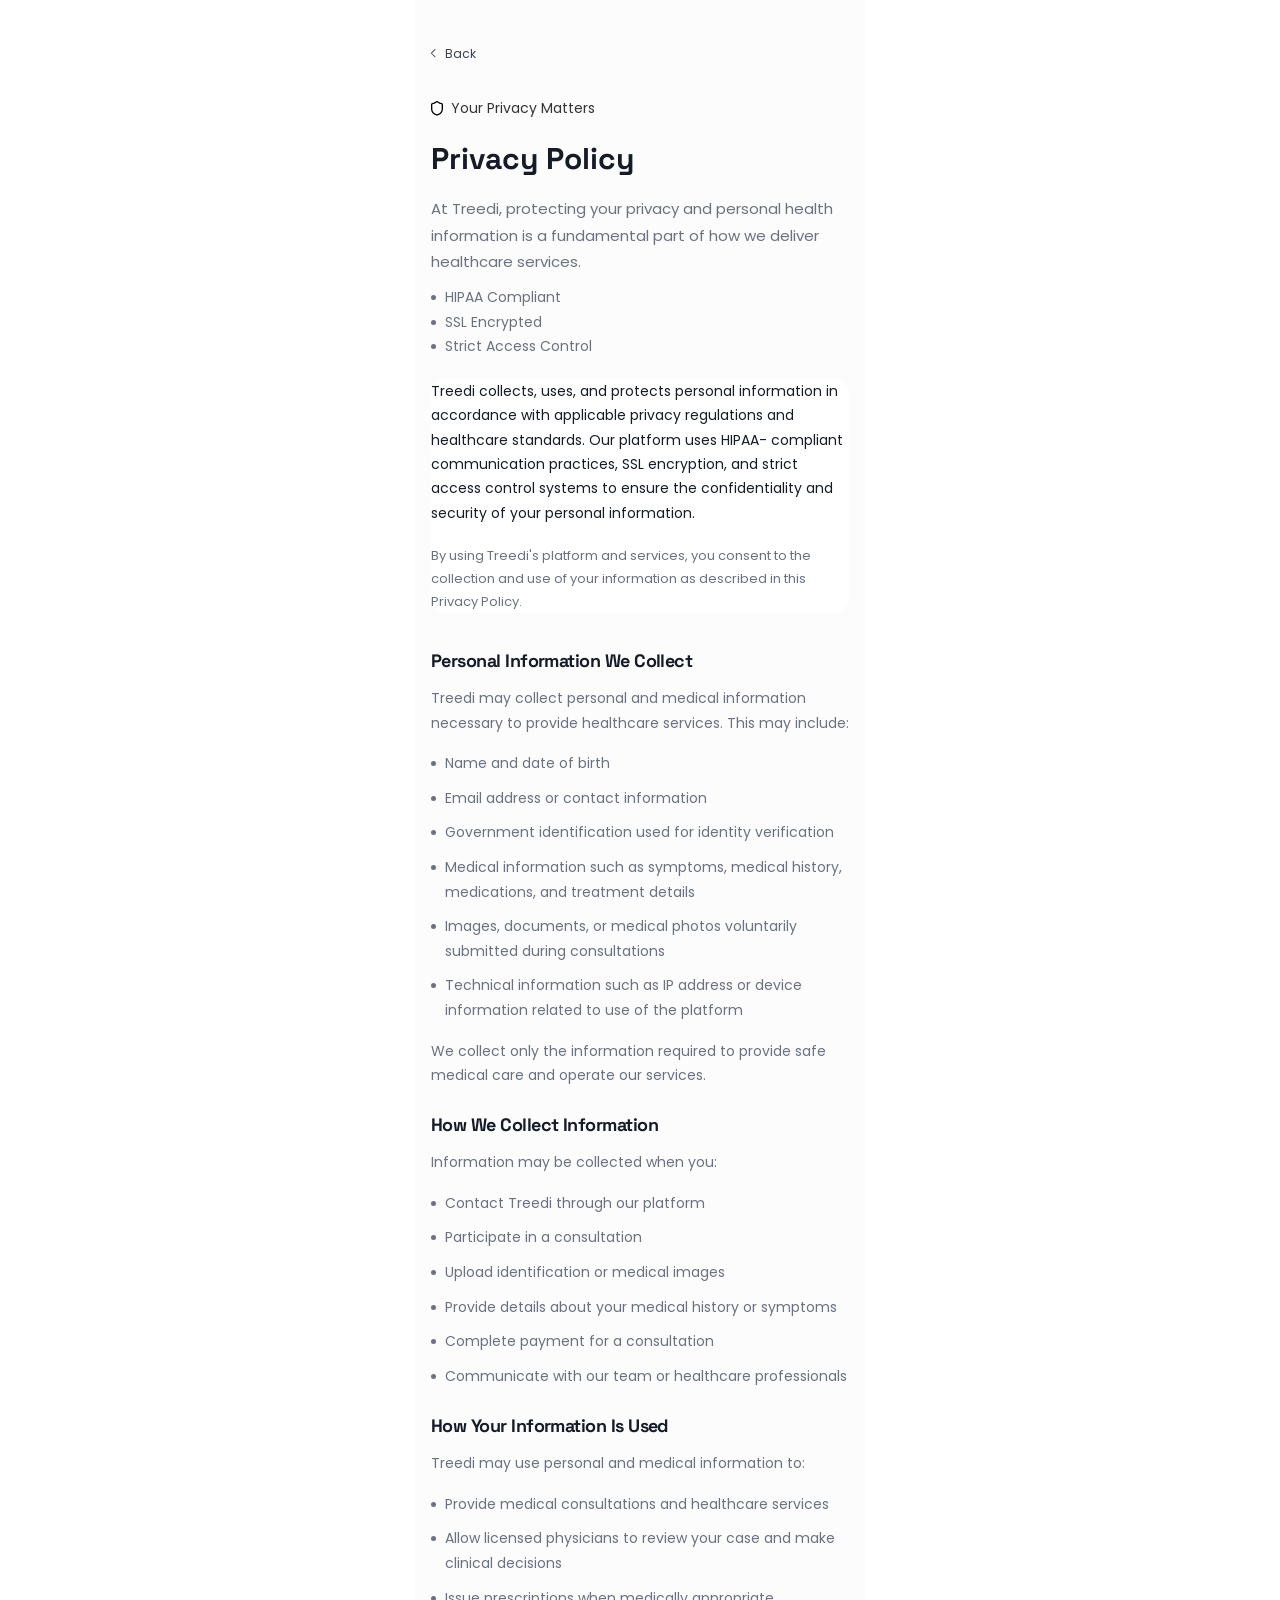
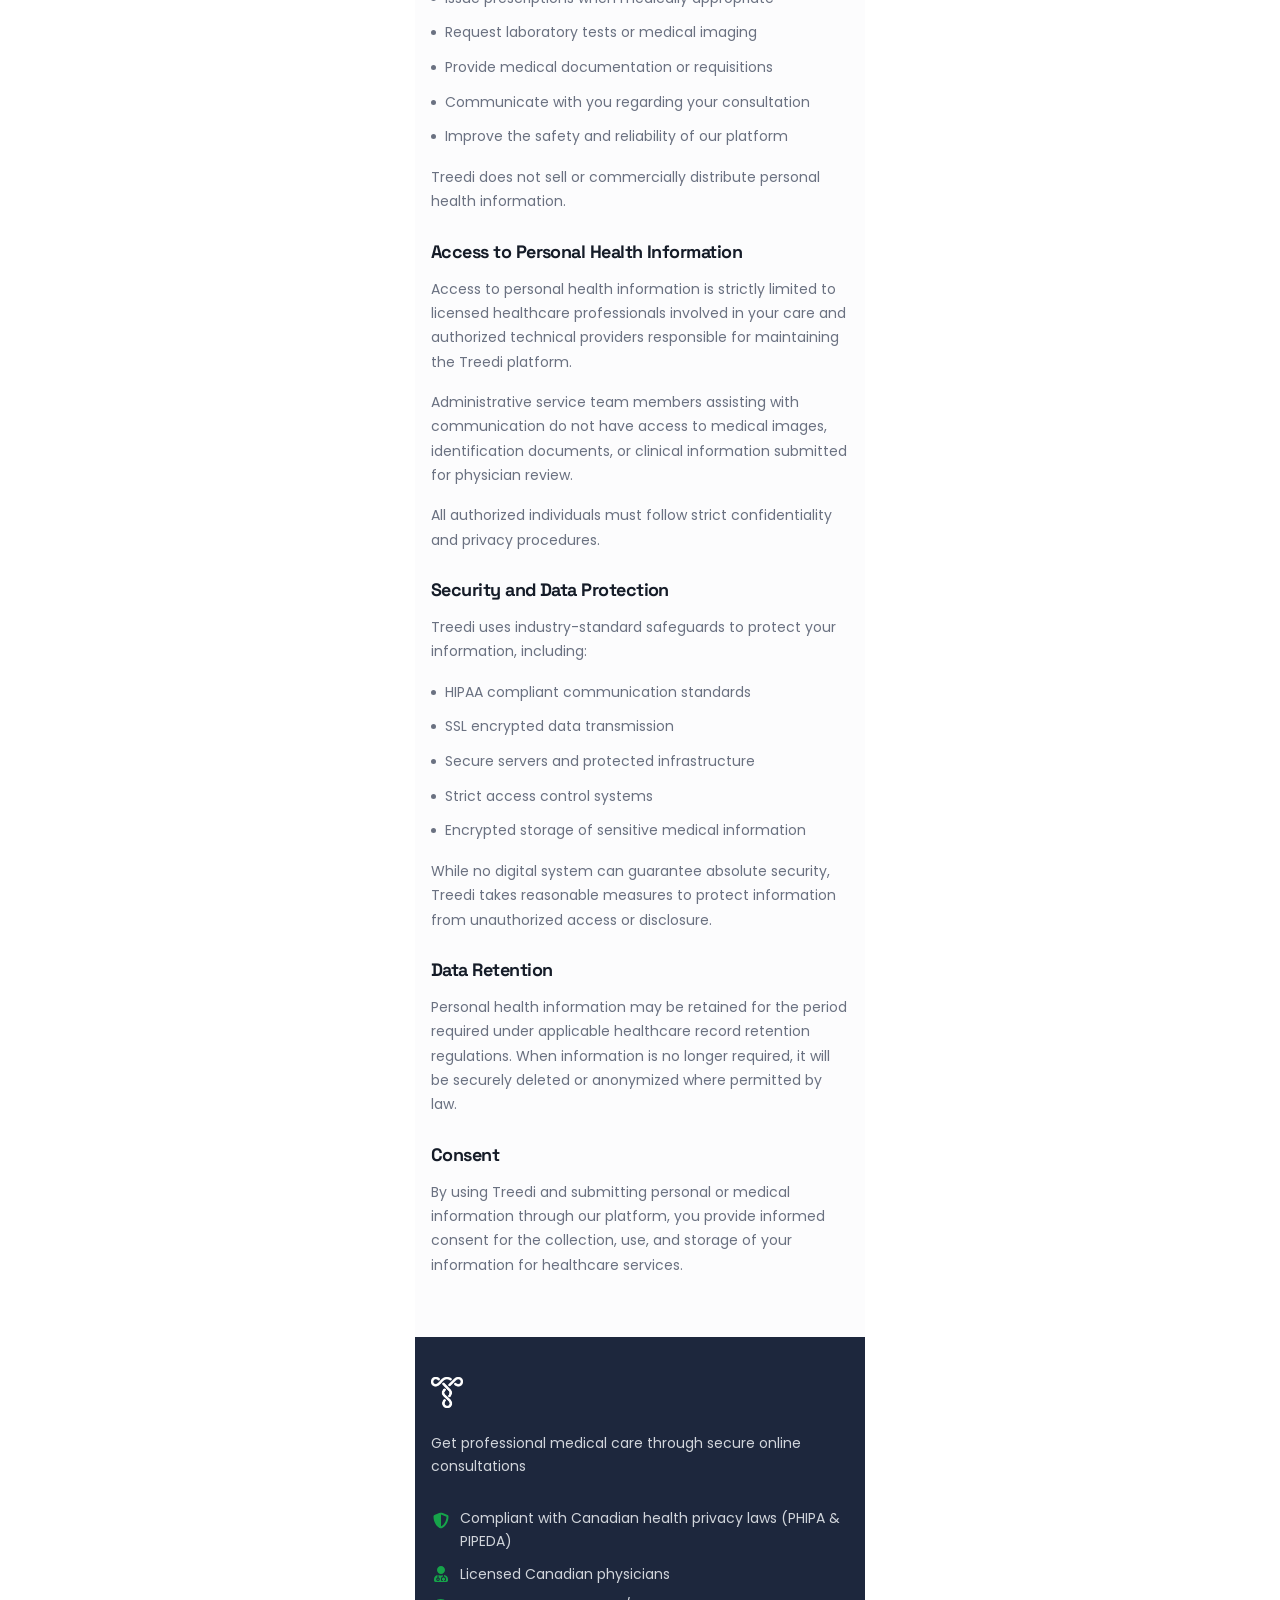
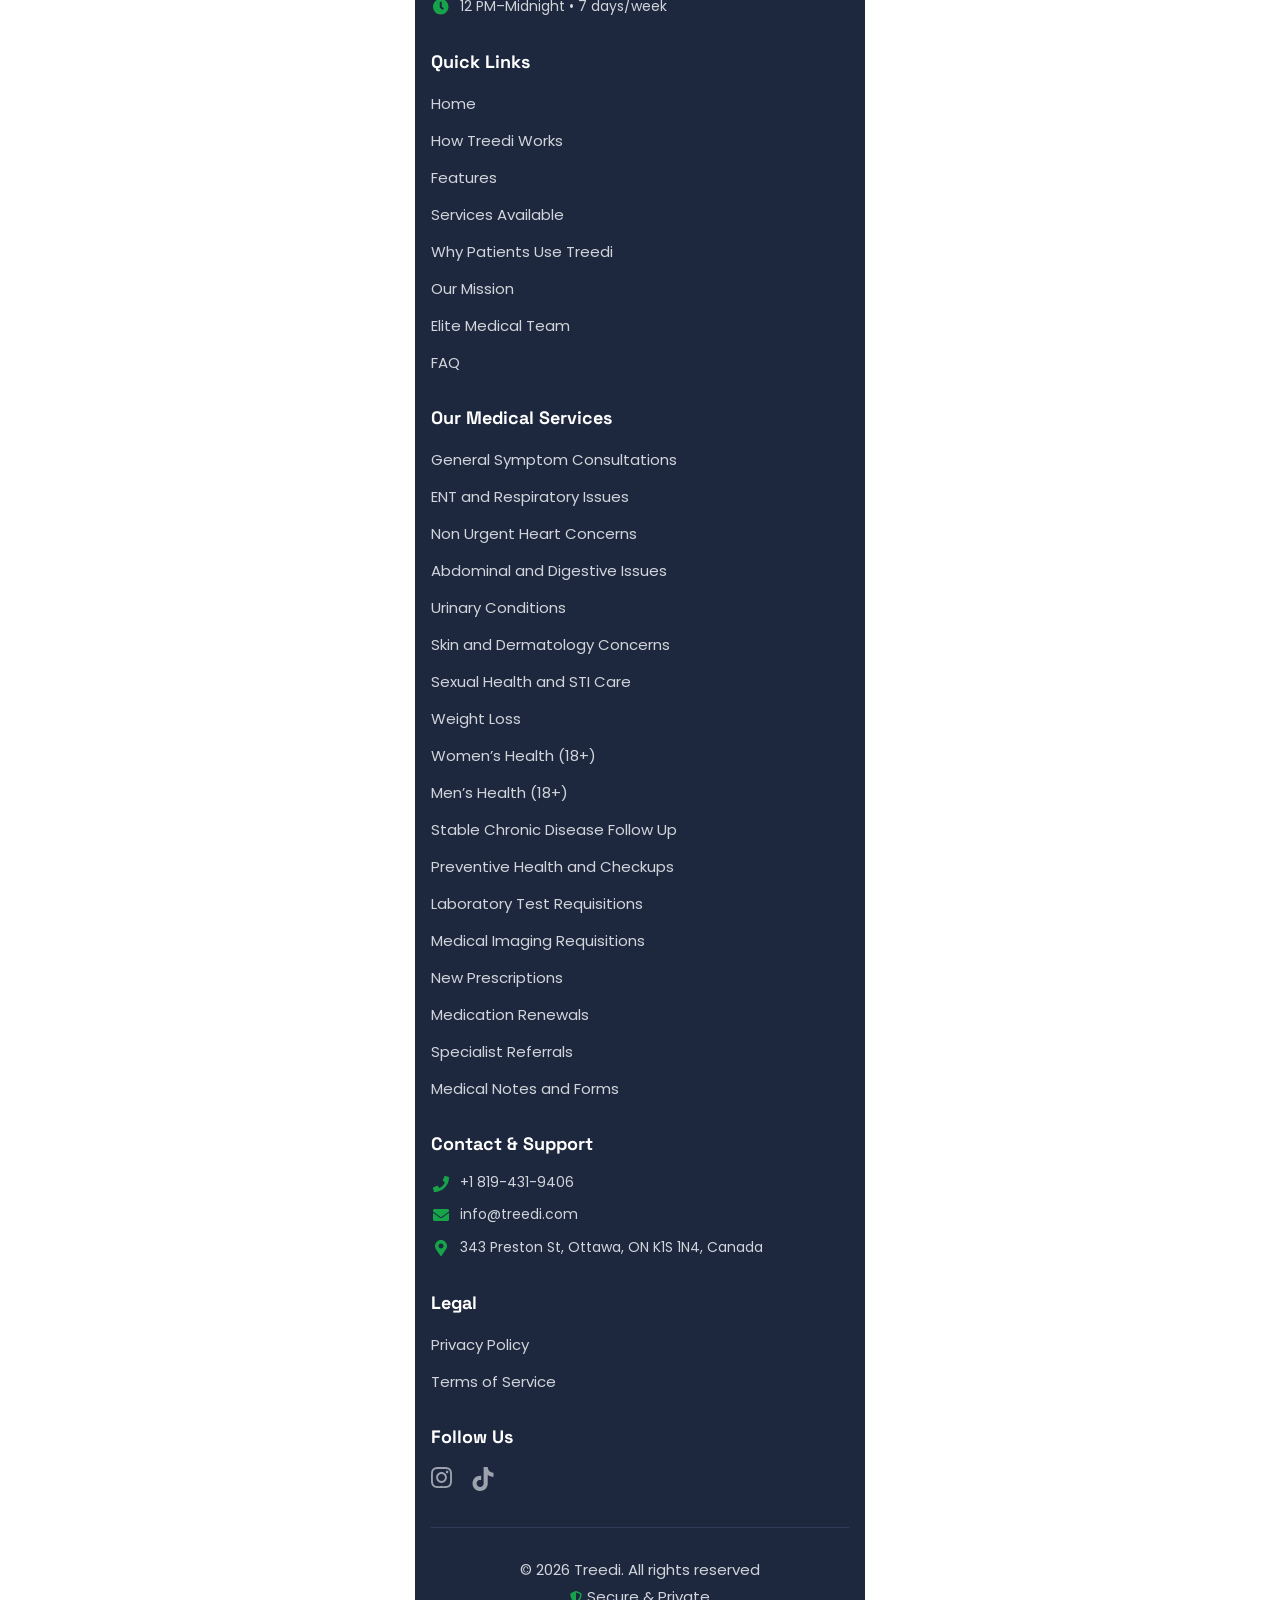
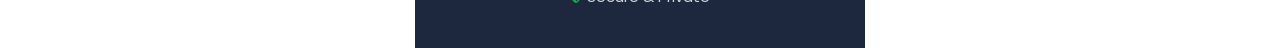
==== commit b8f455f0: "Changes the privacy policy and terms of services pages" ====
--- a/privacy-policy.html
+++ b/privacy-policy.html
@@ -28,35 +28,21 @@
 						<a href="index.html"><svg width="5" height="9" viewBox="0 0 5 9" fill="none" xmlns="http://www.w3.org/2000/svg"><path d="M4.39061 7.6099C4.42545 7.64474 4.45309 7.6861 4.47194 7.73162C4.4908 7.77714 4.5005 7.82594 4.5005 7.87521C4.5005 7.92448 4.4908 7.97327 4.47194 8.0188C4.45309 8.06432 4.42545 8.10568 4.39061 8.14052C4.35577 8.17536 4.3144 8.203 4.26888 8.22186C4.22336 8.24071 4.17457 8.25042 4.1253 8.25042C4.07602 8.25042 4.02723 8.24071 3.98171 8.22186C3.93619 8.203 3.89482 8.17536 3.85998 8.14052L0.109982 4.39052C0.0751162 4.35569 0.0474568 4.31434 0.0285852 4.26881C0.00971359 4.22329 0 4.17449 0 4.12521C0 4.07593 0.00971359 4.02713 0.0285852 3.98161C0.0474568 3.93608 0.0751162 3.89472 0.109982 3.8599L3.85998 0.109896C3.93035 0.0395308 4.02578 -1.96161e-09 4.1253 0C4.22481 1.96161e-09 4.32024 0.0395308 4.39061 0.109896C4.46097 0.180261 4.5005 0.275697 4.5005 0.375208C4.5005 0.47472 4.46097 0.570156 4.39061 0.640521L0.905451 4.12521L4.39061 7.6099Z" fill="#374151" /></svg>Back</a>
 					</div>
 					<div class="policy-hero-matters">
-						<svg width="12" height="15" viewBox="0 0 12 15" fill="none" xmlns="http://www.w3.org/2000/svg"><path d="M11.3333 8.0003C11.3333 11.3336 8.99996 13.0003 6.22663 13.967C6.0814 14.0162 5.92365 14.0138 5.77996 13.9603C2.99996 13.0003 0.666626 11.3336 0.666626 8.0003V3.33363C0.666626 3.15682 0.736864 2.98725 0.861888 2.86223C0.986913 2.7372 1.15648 2.66696 1.33329 2.66696C2.66663 2.66696 4.33329 1.86696 5.49329 0.85363C5.63453 0.732963 5.8142 0.666664 5.99996 0.666664C6.18572 0.666664 6.36539 0.732963 6.50663 0.85363C7.67329 1.87363 9.33329 2.66696 10.6666 2.66696C10.8434 2.66696 11.013 2.7372 11.138 2.86223C11.2631 2.98725 11.3333 3.15682 11.3333 3.33363V8.0003Z" stroke="#16A34A" stroke-width="1.33333" stroke-linecap="round" stroke-linejoin="round" /></svg><p>Your Privacy Matters</p>
+						<svg width="12" height="15" viewBox="0 0 12 15" fill="none" xmlns="http://www.w3.org/2000/svg"><path d="M11.3333 8.0003C11.3333 11.3336 8.99996 13.0003 6.22663 13.967C6.0814 14.0162 5.92365 14.0138 5.77996 13.9603C2.99996 13.0003 0.666626 11.3336 0.666626 8.0003V3.33363C0.666626 3.15682 0.736864 2.98725 0.861888 2.86223C0.986913 2.7372 1.15648 2.66696 1.33329 2.66696C2.66663 2.66696 4.33329 1.86696 5.49329 0.85363C5.63453 0.732963 5.8142 0.666664 5.99996 0.666664C6.18572 0.666664 6.36539 0.732963 6.50663 0.85363C7.67329 1.87363 9.33329 2.66696 10.6666 2.66696C10.8434 2.66696 11.013 2.7372 11.138 2.86223C11.2631 2.98725 11.3333 3.15682 11.3333 3.33363V8.0003Z" stroke="#000" stroke-width="1.33333" stroke-linecap="round" stroke-linejoin="round" /></svg><p>Your Privacy Matters</p>
 					</div>
 					<div class="policy-hero-content">
 						<h2>Privacy Policy</h2>
 						<p>At Treedi, protecting your privacy and personal health information is a fundamental part of how we deliver healthcare services.</p>
 					</div>
-					<div class="policy-hero-items">
-						<div class="policy-hero-box">
-							<div>
-								<svg width="20" height="20" viewBox="0 0 20 20" fill="none" xmlns="http://www.w3.org/2000/svg"><path d="M16.6667 10.8333C16.6667 15 13.75 17.0833 10.2834 18.2917C10.1018 18.3532 9.90466 18.3502 9.72504 18.2833C6.25004 17.0833 3.33337 15 3.33337 10.8333V5C3.33337 4.77898 3.42117 4.56702 3.57745 4.41074C3.73373 4.25446 3.94569 4.16666 4.16671 4.16666C5.83337 4.16666 7.91671 3.16666 9.36671 1.9C9.54325 1.74916 9.76784 1.66629 10 1.66629C10.2322 1.66629 10.4568 1.74916 10.6334 1.9C12.0917 3.175 14.1667 4.16666 15.8334 4.16666C16.0544 4.16666 16.2663 4.25446 16.4226 4.41074C16.5789 4.56702 16.6667 4.77898 16.6667 5V10.8333Z" stroke="#16A34A" stroke-width="1.66667" stroke-linecap="round" stroke-linejoin="round" /></svg>
-							</div>
-							<p>HIPAA</p>
-							<p>Compliant</p>
-						</div>
-						<div class="policy-hero-box">
-							<div>
-								<svg width="20" height="20" viewBox="0 0 20 20" fill="none" xmlns="http://www.w3.org/2000/svg"><path d="M15.8333 9.16666H4.16667C3.24619 9.16666 2.5 9.91285 2.5 10.8333V16.6667C2.5 17.5871 3.24619 18.3333 4.16667 18.3333H15.8333C16.7538 18.3333 17.5 17.5871 17.5 16.6667V10.8333C17.5 9.91285 16.7538 9.16666 15.8333 9.16666Z" stroke="#16A34A" stroke-width="1.66667" stroke-linecap="round" stroke-linejoin="round" /><path d="M5.83337 9.16666V5.83332C5.83337 4.72825 6.27236 3.66845 7.05376 2.88704C7.83516 2.10564 8.89497 1.66666 10 1.66666C11.1051 1.66666 12.1649 2.10564 12.9463 2.88704C13.7277 3.66845 14.1667 4.72825 14.1667 5.83332V9.16666" stroke="#16A34A" stroke-width="1.66667" stroke-linecap="round" stroke-linejoin="round" /></svg>
-							</div>
-							<p>SSL</p>
-							<p>Encrypted</p>
-						</div>
-						<div class="policy-hero-box">
-							<div>
-								<svg width="20" height="20" viewBox="0 0 20 20" fill="none" xmlns="http://www.w3.org/2000/svg"><path d="M13.3333 17.5V15.8333C13.3333 14.9493 12.9821 14.1014 12.357 13.4763C11.7319 12.8512 10.884 12.5 9.99996 12.5H4.99996C4.1159 12.5 3.26806 12.8512 2.64294 13.4763C2.01782 14.1014 1.66663 14.9493 1.66663 15.8333V17.5" stroke="#16A34A" stroke-width="1.66667" stroke-linecap="round" stroke-linejoin="round" /><path d="M7.49996 9.16667C9.34091 9.16667 10.8333 7.67428 10.8333 5.83333C10.8333 3.99238 9.34091 2.5 7.49996 2.5C5.65901 2.5 4.16663 3.99238 4.16663 5.83333C4.16663 7.67428 5.65901 9.16667 7.49996 9.16667Z" stroke="#16A34A" stroke-width="1.66667" stroke-linecap="round" stroke-linejoin="round" /><path d="M13.3334 9.16667L15 10.8333L18.3334 7.5" stroke="#16A34A" stroke-width="1.66667" stroke-linecap="round" stroke-linejoin="round" /></svg>
-							</div>
-							<p>Strict Access</p>
-							<p>Control</p>
-						</div>
-					</div>
+						<div class="policy-items-right">
+							<div class="policy-items-right-items updt-pirt">
+								<ul>
+									<li>HIPAA Compliant</li>
+									<li>SSL Encrypted</li>
+									<li>Strict Access Control</li>
+								</ul>
+							</div>
+						</div>
 					<div class="policy-content-box">
 						<p>Treedi collects, uses, and protects personal information in accordance with applicable privacy regulations and healthcare standards. Our platform uses HIPAA- compliant communication practices, SSL encryption, and strict access control systems to ensure the confidentiality and security of your personal information.</p>
 						<span>By using Treedi's platform and services, you consent to the collection and use of your information as described in this Privacy Policy.</span>
--- a/style.css
+++ b/style.css
@@ -22,7 +22,6 @@
     font-family: var(--poppins);
     font-size: 15px;
     font-weight: 400;    
-	background: var(--whiteColor);
 	color: #333333;	
 }
 
@@ -164,7 +163,6 @@
     margin: 0;
 }
 
-
 *,
 *:after,
 *:before {
@@ -290,7 +288,7 @@
     height: 0;
     background: #fff;
     color: #fff;
-    transition: 0.5s;
+    transition: 0.2s;
     z-index: 1001;
     padding: 20px;
     opacity: 0;
@@ -828,23 +826,23 @@
 }
 
 .policy-hero-back a {
-    padding: 4px 22px;
-    background: #e0e8f9;
+    /*! padding: 4px 22px; */
+    /*! background: #e0e8f9; */
     border-radius: 38px;
     display: inline-flex;
     align-items: center;
-    gap: 7px;
+    gap: 9px;
     font-weight: 400;
     font-size: 12px;
-    line-height: 244%;
+    line-height: 233%;
     color: #374151;
 }
 
 .policy-hero-matters {
     margin-top: 30px;
-    padding: 8px 20px;
+    /*! padding: 8px 20px; */
     border-radius: 9999px;
-    background: rgba(74, 222, 128, 0.14);
+    /*! background: rgba(74, 222, 128, 0.14); */
     display: inline-flex;
     align-items: center;
     gap: 8px;
@@ -852,9 +850,9 @@
 
 .policy-hero-matters p {
     font-weight: 400;
-    font-size: 13px;
+    font-size: 14px;
     line-height: 153%;
-    color: #16a34a;
+    /*! color: #16a34a; */
 }
 
 .policy-hero-content {
@@ -914,8 +912,8 @@
 .policy-content-box {
     margin-top: 40px;
     margin-bottom: 10px;
-    padding: 30px 25px;
-    border: 1px solid #e1e4ea;
+    /*! padding: 30px 25px; */
+    /*! border: 1px solid #e1e4ea; */
     border-radius: 16px;
     background: #fff;
     display: flex;
@@ -953,6 +951,7 @@
     flex-direction: column;
     align-items: center;
     justify-content: center;
+    display: none;
 }
 
 .policy-items-right h2 {
@@ -968,7 +967,7 @@
     display: flex;
     flex-direction: column;
     gap: 16px;
-    max-width: 265px;
+    /*! max-width: 265px; */
 }
 
 .policy-items-right-items p {
@@ -1020,7 +1019,7 @@
     padding-top: 20px;
     display: flex;
     align-items: center;
-    gap: 12px;
+    gap: 6px;
 }
 
 .terms-hero-icon h4 {
@@ -1029,7 +1028,7 @@
     line-height: 143%;
     letter-spacing: 0.1em;
     text-transform: uppercase;
-    color: #16a34a;
+    /*! color: #16a34a; */
 }
 
 .terms-hero-content {
@@ -1092,7 +1091,7 @@
 }
 
 .terms-items .policy-items-right-items ul li::after {
-    background: #16a34a;
+    background: #868686;
     height: 6px;
     width: 6px;
 }
@@ -1140,4 +1139,14 @@
 .terms-items-emergency p strong {
     font-weight: 700;
     color: #d92626;
+}
+
+.features-grid .single-box .icon {
+    margin-top: 0;
+}
+
+.updt-pirt ul {
+    width: 100%;
+    display: block;
+    margin-bottom: -20px;
 }
